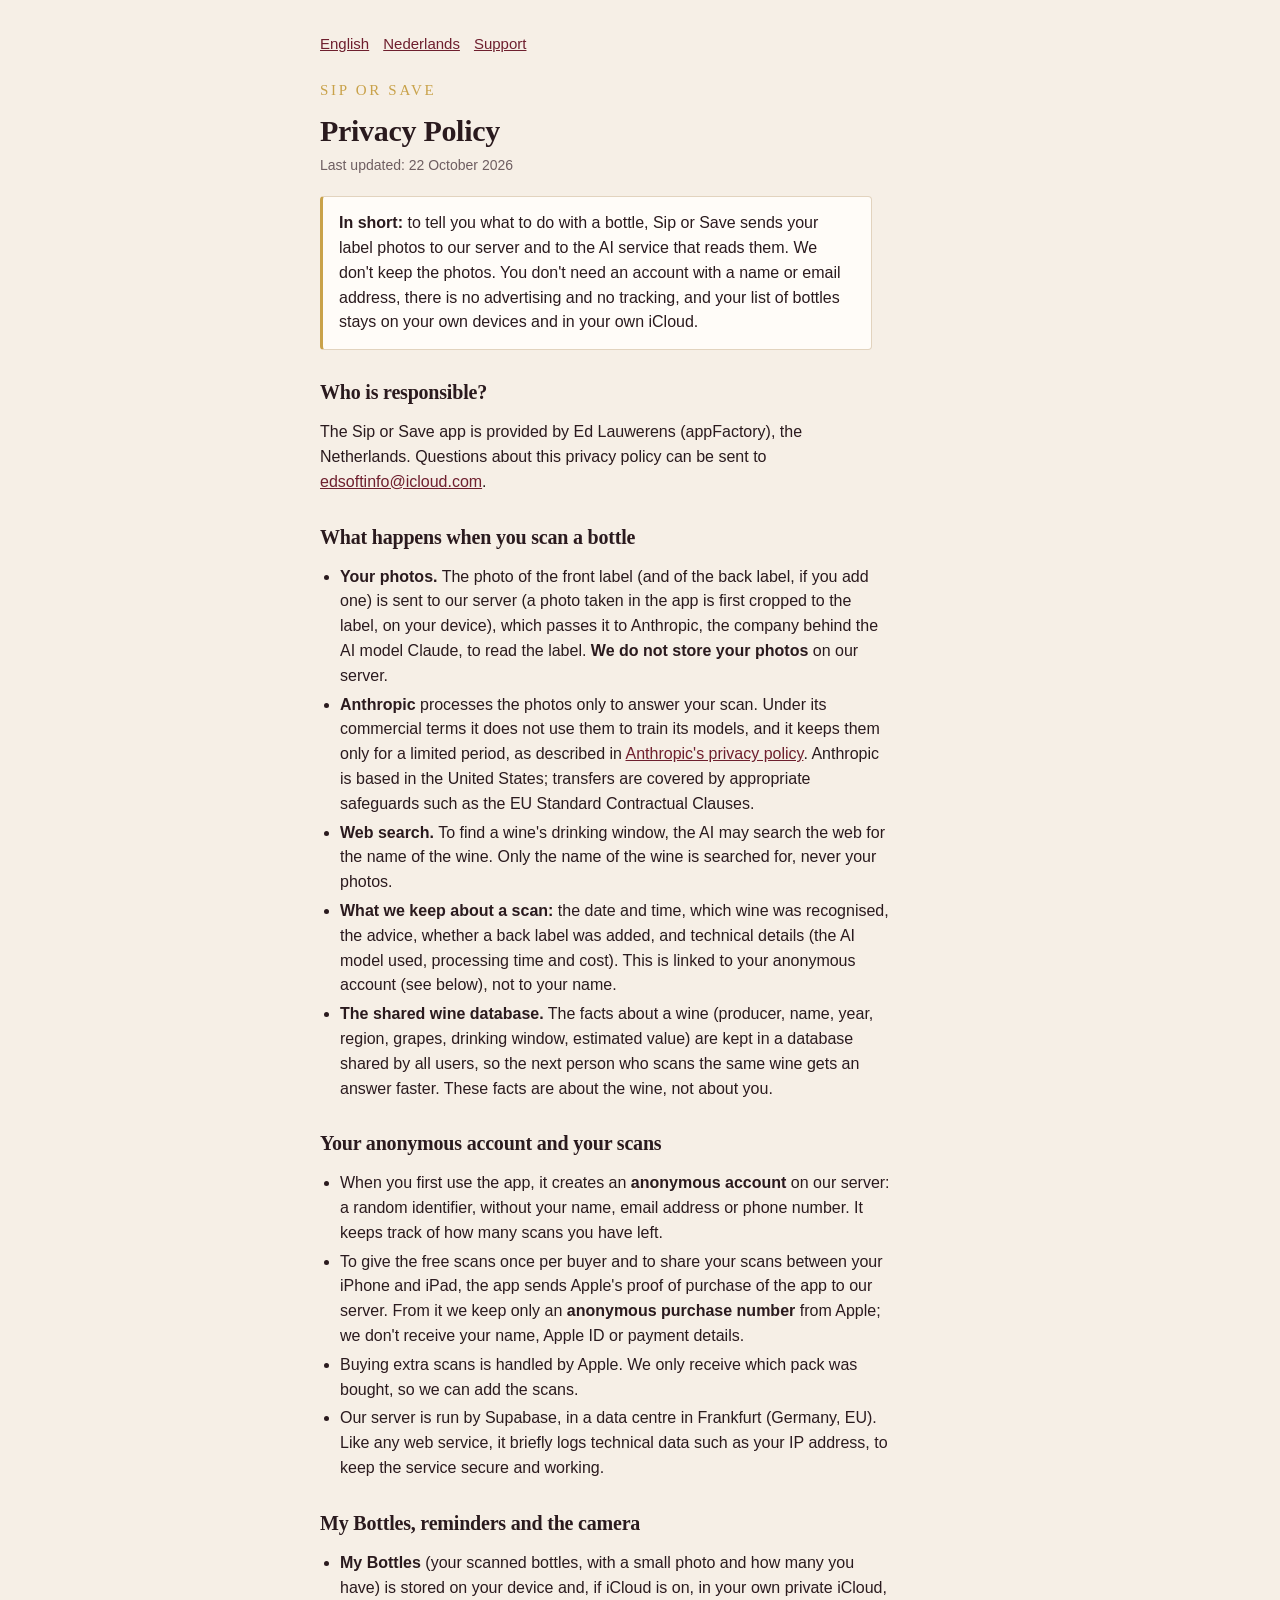
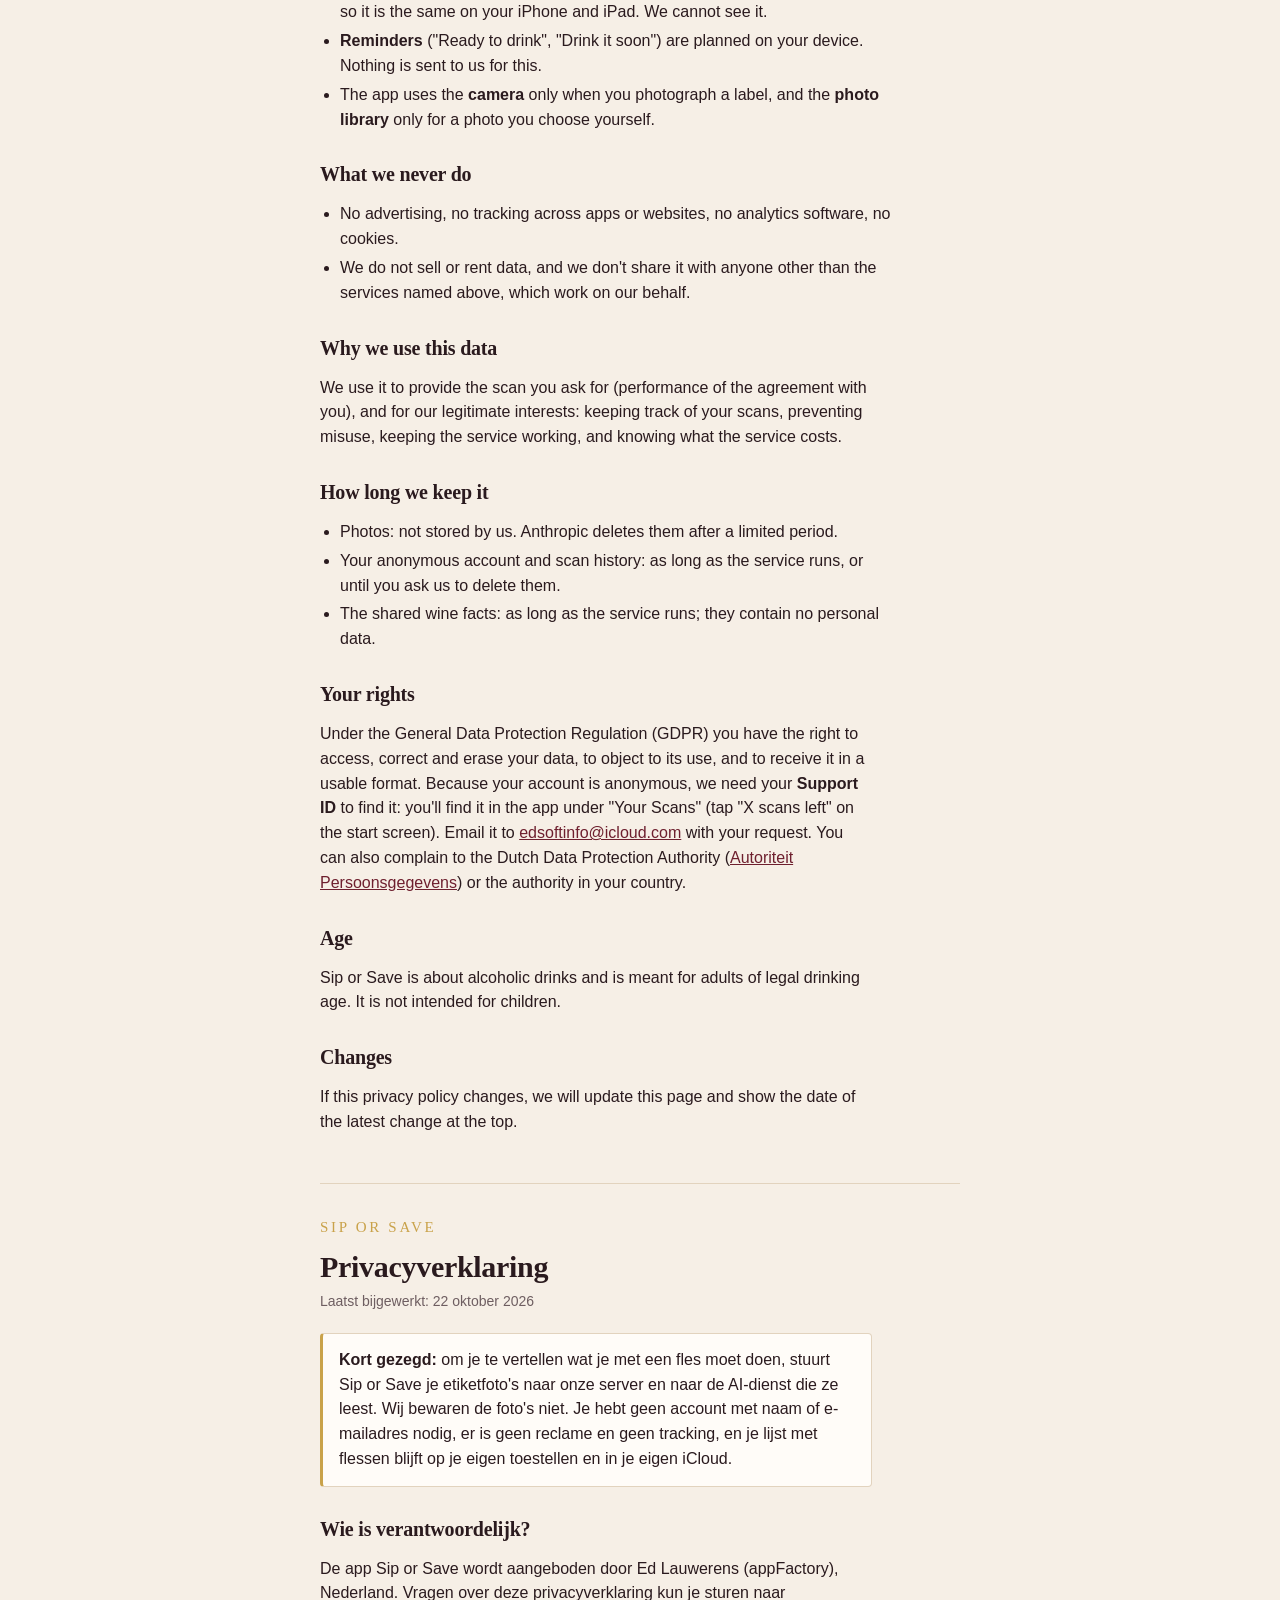
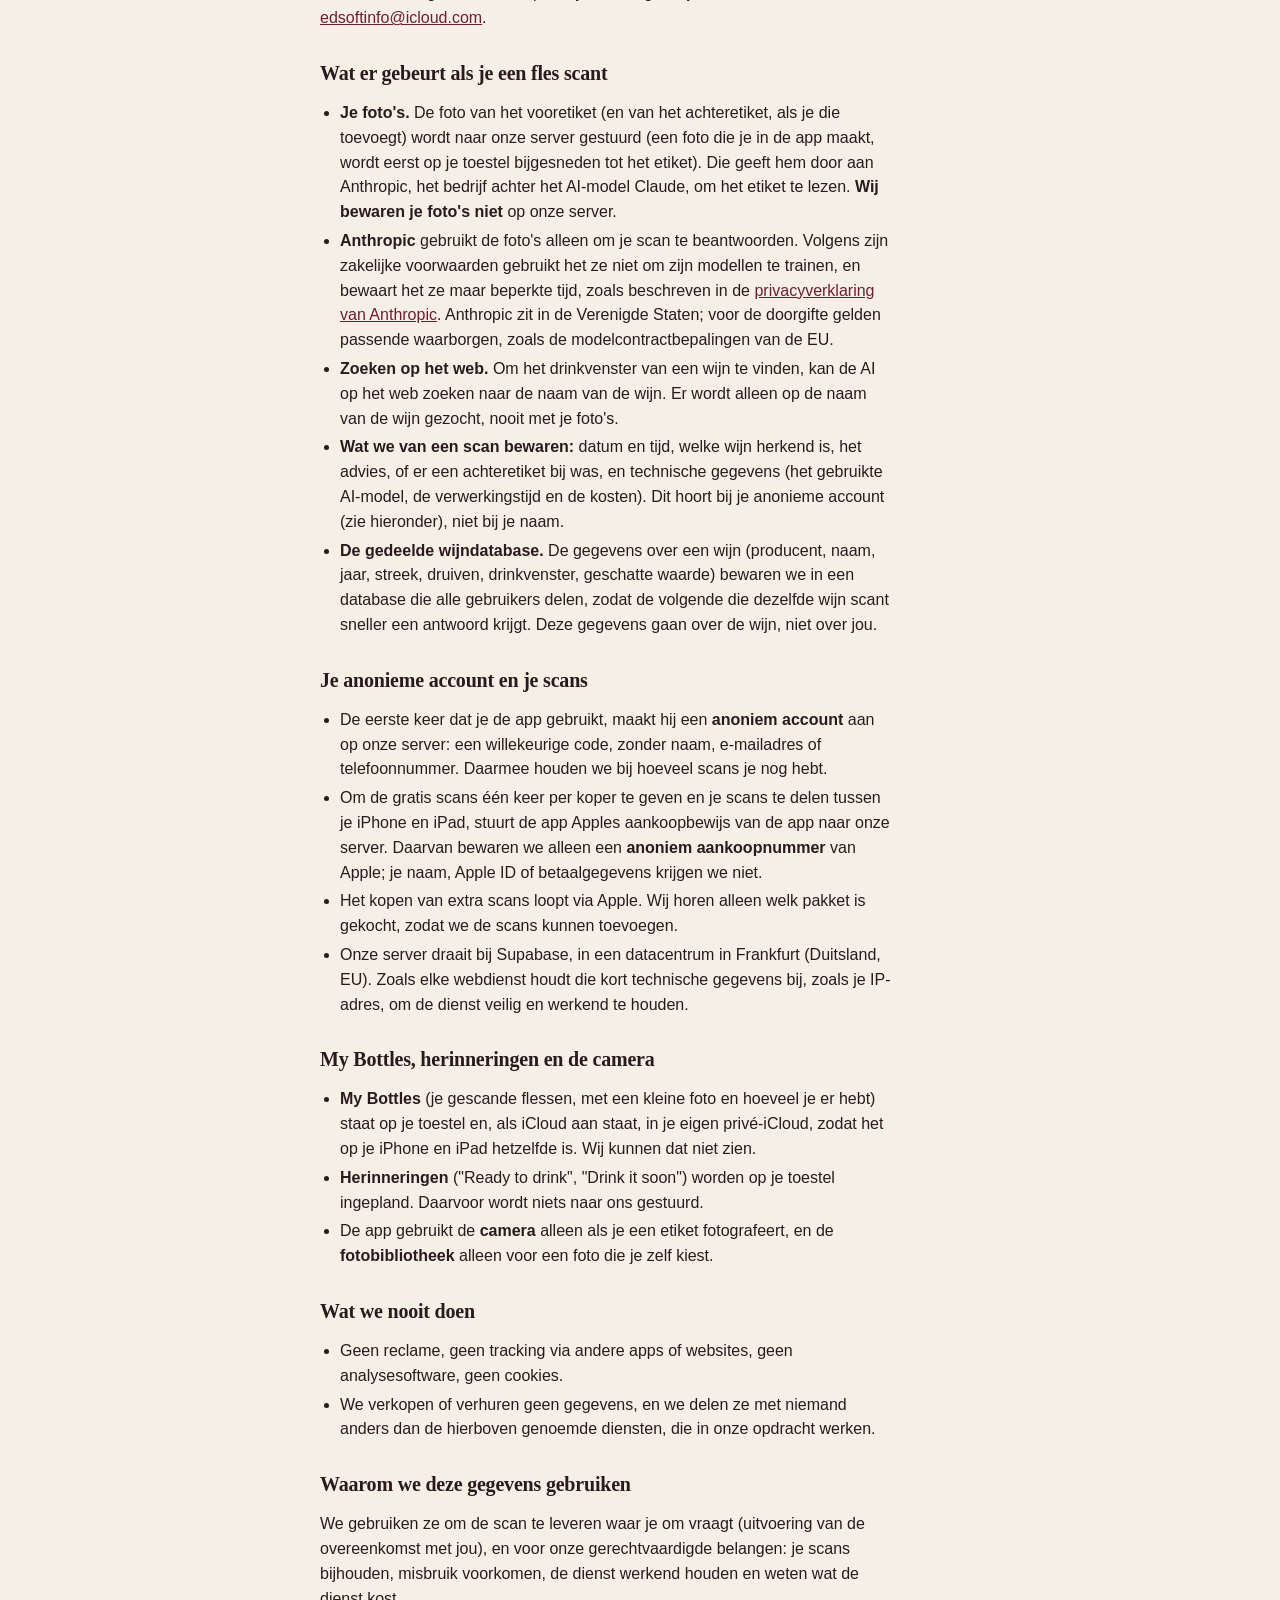
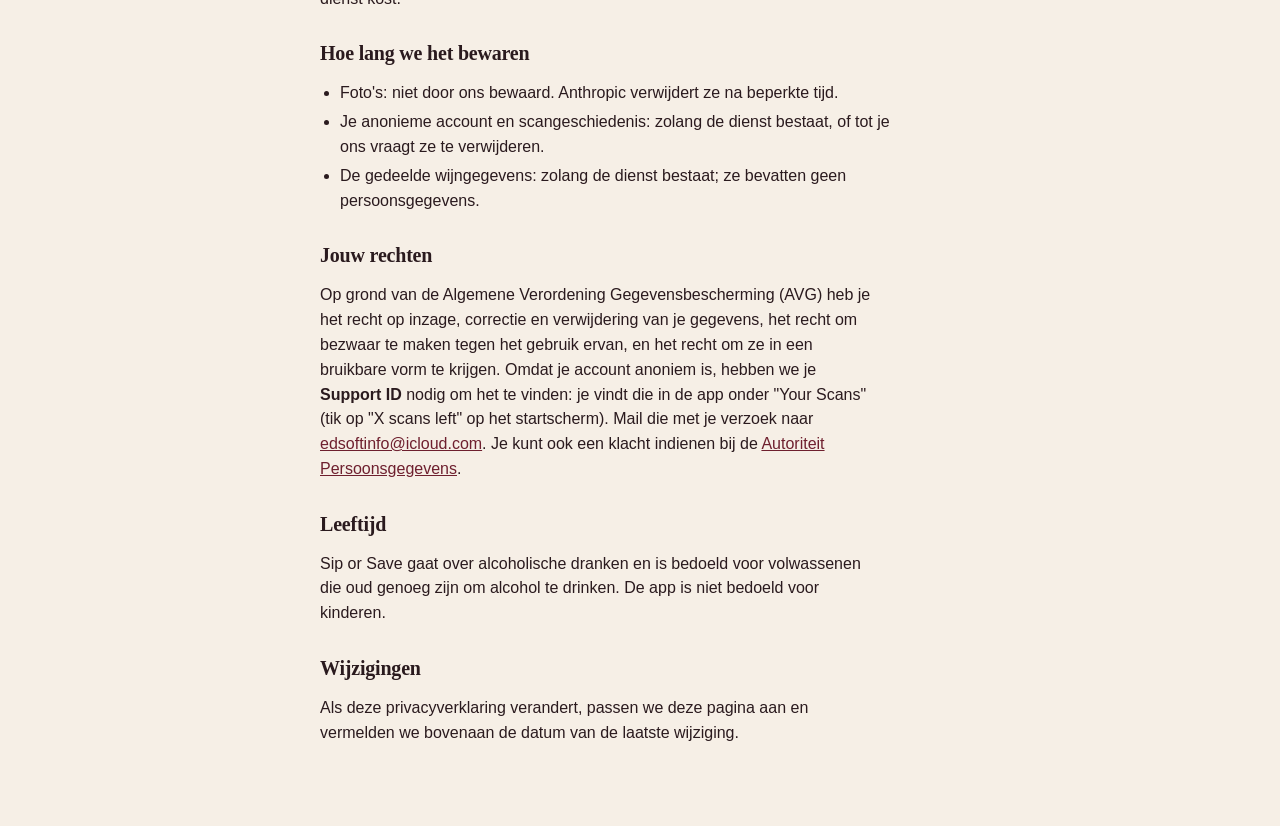
==== index.html @ 2461f6e1 "Privacyverklaring en supportpagina (EN/NL) voor Sip or Save Co-Authored-By: Claude Opus 5.5 <noreply" ====
<!DOCTYPE html>
<html lang="en">
<head>
<meta charset="utf-8">
<meta name="viewport" content="width=device-width, initial-scale=1">
<title>Privacy Policy Sip or Save</title>
<meta name="description" content="Privacy policy of the Sip or Save app: what happens to your label photos and scans, and what we never do.">
<link rel="stylesheet" href="style.css">
</head>
<body>
<div class="wrap">

<nav class="lang"><a href="#en">English</a><a href="#nl">Nederlands</a><a href="support.html">Support</a></nav>

<!-- ======================= ENGLISH ======================= -->
<section id="en" lang="en">
<p class="brand">Sip or Save</p>
<h1>Privacy Policy</h1>
<p class="meta">Last updated: 22 October 2026</p>

<p class="summary"><strong>In short:</strong> to tell you what to do with a bottle, Sip or Save sends your label photos to our server and to the AI service that reads them. We don't keep the photos. You don't need an account with a name or email address, there is no advertising and no tracking, and your list of bottles stays on your own devices and in your own iCloud.</p>

<h2>Who is responsible?</h2>
<p>The Sip or Save app is provided by Ed Lauwerens (appFactory), the Netherlands. Questions about this privacy policy can be sent to <a href="mailto:edsoftinfo@icloud.com">edsoftinfo@icloud.com</a>.</p>

<h2>What happens when you scan a bottle</h2>
<ul>
  <li><strong>Your photos.</strong> The photo of the front label (and of the back label, if you add one) is sent to our server (a photo taken in the app is first cropped to the label, on your device), which passes it to Anthropic, the company behind the AI model Claude, to read the label. <strong>We do not store your photos</strong> on our server.</li>
  <li><strong>Anthropic</strong> processes the photos only to answer your scan. Under its commercial terms it does not use them to train its models, and it keeps them only for a limited period, as described in <a href="https://www.anthropic.com/legal/privacy">Anthropic's privacy policy</a>. Anthropic is based in the United States; transfers are covered by appropriate safeguards such as the EU Standard Contractual Clauses.</li>
  <li><strong>Web search.</strong> To find a wine's drinking window, the AI may search the web for the name of the wine. Only the name of the wine is searched for, never your photos.</li>
  <li><strong>What we keep about a scan:</strong> the date and time, which wine was recognised, the advice, whether a back label was added, and technical details (the AI model used, processing time and cost). This is linked to your anonymous account (see below), not to your name.</li>
  <li><strong>The shared wine database.</strong> The facts about a wine (producer, name, year, region, grapes, drinking window, estimated value) are kept in a database shared by all users, so the next person who scans the same wine gets an answer faster. These facts are about the wine, not about you.</li>
</ul>

<h2>Your anonymous account and your scans</h2>
<ul>
  <li>When you first use the app, it creates an <strong>anonymous account</strong> on our server: a random identifier, without your name, email address or phone number. It keeps track of how many scans you have left.</li>
  <li>To give the free scans once per buyer and to share your scans between your iPhone and iPad, the app sends Apple's proof of purchase of the app to our server. From it we keep only an <strong>anonymous purchase number</strong> from Apple; we don't receive your name, Apple ID or payment details.</li>
  <li>Buying extra scans is handled by Apple. We only receive which pack was bought, so we can add the scans.</li>
  <li>Our server is run by Supabase, in a data centre in Frankfurt (Germany, EU). Like any web service, it briefly logs technical data such as your IP address, to keep the service secure and working.</li>
</ul>

<h2>My Bottles, reminders and the camera</h2>
<ul>
  <li><strong>My Bottles</strong> (your scanned bottles, with a small photo and how many you have) is stored on your device and, if iCloud is on, in your own private iCloud, so it is the same on your iPhone and iPad. We cannot see it.</li>
  <li><strong>Reminders</strong> ("Ready to drink", "Drink it soon") are planned on your device. Nothing is sent to us for this.</li>
  <li>The app uses the <strong>camera</strong> only when you photograph a label, and the <strong>photo library</strong> only for a photo you choose yourself.</li>
</ul>

<h2>What we never do</h2>
<ul>
  <li>No advertising, no tracking across apps or websites, no analytics software, no cookies.</li>
  <li>We do not sell or rent data, and we don't share it with anyone other than the services named above, which work on our behalf.</li>
</ul>

<h2>Why we use this data</h2>
<p>We use it to provide the scan you ask for (performance of the agreement with you), and for our legitimate interests: keeping track of your scans, preventing misuse, keeping the service working, and knowing what the service costs.</p>

<h2>How long we keep it</h2>
<ul>
  <li>Photos: not stored by us. Anthropic deletes them after a limited period.</li>
  <li>Your anonymous account and scan history: as long as the service runs, or until you ask us to delete them.</li>
  <li>The shared wine facts: as long as the service runs; they contain no personal data.</li>
</ul>

<h2>Your rights</h2>
<p>Under the General Data Protection Regulation (GDPR) you have the right to access, correct and erase your data, to object to its use, and to receive it in a usable format. Because your account is anonymous, we need your <strong>Support ID</strong> to find it: you'll find it in the app under "Your Scans" (tap "X scans left" on the start screen). Email it to <a href="mailto:edsoftinfo@icloud.com">edsoftinfo@icloud.com</a> with your request. You can also complain to the Dutch Data Protection Authority (<a href="https://autoriteitpersoonsgegevens.nl">Autoriteit Persoonsgegevens</a>) or the authority in your country.</p>

<h2>Age</h2>
<p>Sip or Save is about alcoholic drinks and is meant for adults of legal drinking age. It is not intended for children.</p>

<h2>Changes</h2>
<p>If this privacy policy changes, we will update this page and show the date of the latest change at the top.</p>
</section>

<hr>

<!-- ======================= NEDERLANDS ======================= -->
<section id="nl" lang="nl">
<p class="brand">Sip or Save</p>
<h1>Privacyverklaring</h1>
<p class="meta">Laatst bijgewerkt: 22 oktober 2026</p>

<p class="summary"><strong>Kort gezegd:</strong> om je te vertellen wat je met een fles moet doen, stuurt Sip or Save je etiketfoto's naar onze server en naar de AI-dienst die ze leest. Wij bewaren de foto's niet. Je hebt geen account met naam of e-mailadres nodig, er is geen reclame en geen tracking, en je lijst met flessen blijft op je eigen toestellen en in je eigen iCloud.</p>

<h2>Wie is verantwoordelijk?</h2>
<p>De app Sip or Save wordt aangeboden door Ed Lauwerens (appFactory), Nederland. Vragen over deze privacyverklaring kun je sturen naar <a href="mailto:edsoftinfo@icloud.com">edsoftinfo@icloud.com</a>.</p>

<h2>Wat er gebeurt als je een fles scant</h2>
<ul>
  <li><strong>Je foto's.</strong> De foto van het vooretiket (en van het achteretiket, als je die toevoegt) wordt naar onze server gestuurd (een foto die je in de app maakt, wordt eerst op je toestel bijgesneden tot het etiket). Die geeft hem door aan Anthropic, het bedrijf achter het AI-model Claude, om het etiket te lezen. <strong>Wij bewaren je foto's niet</strong> op onze server.</li>
  <li><strong>Anthropic</strong> gebruikt de foto's alleen om je scan te beantwoorden. Volgens zijn zakelijke voorwaarden gebruikt het ze niet om zijn modellen te trainen, en bewaart het ze maar beperkte tijd, zoals beschreven in de <a href="https://www.anthropic.com/legal/privacy">privacyverklaring van Anthropic</a>. Anthropic zit in de Verenigde Staten; voor de doorgifte gelden passende waarborgen, zoals de modelcontractbepalingen van de EU.</li>
  <li><strong>Zoeken op het web.</strong> Om het drinkvenster van een wijn te vinden, kan de AI op het web zoeken naar de naam van de wijn. Er wordt alleen op de naam van de wijn gezocht, nooit met je foto's.</li>
  <li><strong>Wat we van een scan bewaren:</strong> datum en tijd, welke wijn herkend is, het advies, of er een achteretiket bij was, en technische gegevens (het gebruikte AI-model, de verwerkingstijd en de kosten). Dit hoort bij je anonieme account (zie hieronder), niet bij je naam.</li>
  <li><strong>De gedeelde wijndatabase.</strong> De gegevens over een wijn (producent, naam, jaar, streek, druiven, drinkvenster, geschatte waarde) bewaren we in een database die alle gebruikers delen, zodat de volgende die dezelfde wijn scant sneller een antwoord krijgt. Deze gegevens gaan over de wijn, niet over jou.</li>
</ul>

<h2>Je anonieme account en je scans</h2>
<ul>
  <li>De eerste keer dat je de app gebruikt, maakt hij een <strong>anoniem account</strong> aan op onze server: een willekeurige code, zonder naam, e-mailadres of telefoonnummer. Daarmee houden we bij hoeveel scans je nog hebt.</li>
  <li>Om de gratis scans één keer per koper te geven en je scans te delen tussen je iPhone en iPad, stuurt de app Apples aankoopbewijs van de app naar onze server. Daarvan bewaren we alleen een <strong>anoniem aankoopnummer</strong> van Apple; je naam, Apple ID of betaalgegevens krijgen we niet.</li>
  <li>Het kopen van extra scans loopt via Apple. Wij horen alleen welk pakket is gekocht, zodat we de scans kunnen toevoegen.</li>
  <li>Onze server draait bij Supabase, in een datacentrum in Frankfurt (Duitsland, EU). Zoals elke webdienst houdt die kort technische gegevens bij, zoals je IP-adres, om de dienst veilig en werkend te houden.</li>
</ul>

<h2>My Bottles, herinneringen en de camera</h2>
<ul>
  <li><strong>My Bottles</strong> (je gescande flessen, met een kleine foto en hoeveel je er hebt) staat op je toestel en, als iCloud aan staat, in je eigen privé-iCloud, zodat het op je iPhone en iPad hetzelfde is. Wij kunnen dat niet zien.</li>
  <li><strong>Herinneringen</strong> ("Ready to drink", "Drink it soon") worden op je toestel ingepland. Daarvoor wordt niets naar ons gestuurd.</li>
  <li>De app gebruikt de <strong>camera</strong> alleen als je een etiket fotografeert, en de <strong>fotobibliotheek</strong> alleen voor een foto die je zelf kiest.</li>
</ul>

<h2>Wat we nooit doen</h2>
<ul>
  <li>Geen reclame, geen tracking via andere apps of websites, geen analysesoftware, geen cookies.</li>
  <li>We verkopen of verhuren geen gegevens, en we delen ze met niemand anders dan de hierboven genoemde diensten, die in onze opdracht werken.</li>
</ul>

<h2>Waarom we deze gegevens gebruiken</h2>
<p>We gebruiken ze om de scan te leveren waar je om vraagt (uitvoering van de overeenkomst met jou), en voor onze gerechtvaardigde belangen: je scans bijhouden, misbruik voorkomen, de dienst werkend houden en weten wat de dienst kost.</p>

<h2>Hoe lang we het bewaren</h2>
<ul>
  <li>Foto's: niet door ons bewaard. Anthropic verwijdert ze na beperkte tijd.</li>
  <li>Je anonieme account en scangeschiedenis: zolang de dienst bestaat, of tot je ons vraagt ze te verwijderen.</li>
  <li>De gedeelde wijngegevens: zolang de dienst bestaat; ze bevatten geen persoonsgegevens.</li>
</ul>

<h2>Jouw rechten</h2>
<p>Op grond van de Algemene Verordening Gegevensbescherming (AVG) heb je het recht op inzage, correctie en verwijdering van je gegevens, het recht om bezwaar te maken tegen het gebruik ervan, en het recht om ze in een bruikbare vorm te krijgen. Omdat je account anoniem is, hebben we je <strong>Support ID</strong> nodig om het te vinden: je vindt die in de app onder "Your Scans" (tik op "X scans left" op het startscherm). Mail die met je verzoek naar <a href="mailto:edsoftinfo@icloud.com">edsoftinfo@icloud.com</a>. Je kunt ook een klacht indienen bij de <a href="https://autoriteitpersoonsgegevens.nl">Autoriteit Persoonsgegevens</a>.</p>

<h2>Leeftijd</h2>
<p>Sip or Save gaat over alcoholische dranken en is bedoeld voor volwassenen die oud genoeg zijn om alcohol te drinken. De app is niet bedoeld voor kinderen.</p>

<h2>Wijzigingen</h2>
<p>Als deze privacyverklaring verandert, passen we deze pagina aan en vermelden we bovenaan de datum van de laatste wijziging.</p>
</section>

</div>
</body>
</html>
---- style.css ----
/* Sip or Save: paper, wine red and gold. Deliberately without external fonts, scripts, cookies or analytics. */
:root{--paper:#F6EFE6;--surface:#FFFCF8;--ink:#2A1A1E;--muted:#6E5E61;--line:#E2D3BE;--wine:#6E1F2E;--gold:#C9A24A}
@media (prefers-color-scheme:dark){
  :root{--paper:#3B1F27;--surface:#4A2932;--ink:#F3E6D8;--muted:#CDB9B0;--line:#6A4550;--wine:#F0A9B6;--gold:#D9B865}
}
*{box-sizing:border-box}
html,body{margin:0;background:var(--paper);color:var(--ink)}
body{font-family:-apple-system,BlinkMacSystemFont,"Helvetica Neue",Roboto,Arial,sans-serif;font-size:16px;line-height:1.55}
.wrap{max-width:680px;margin:0 auto;padding:32px 20px 64px}
h1,h2{font-family:Georgia,"Noto Serif",serif;font-weight:700;letter-spacing:-.01em;line-height:1.2}
h1{font-size:30px;margin:0 0 6px}
h2{font-size:20px;margin:30px 0 8px}
p,li{max-width:62ch}
.brand{font-family:Georgia,"Noto Serif",serif;font-size:15px;letter-spacing:.18em;text-transform:uppercase;color:var(--gold);margin:0 0 10px}
.meta{color:var(--muted);font-size:14px;margin:0 0 20px}
.summary{background:var(--surface);border:1px solid var(--line);border-left:3px solid var(--gold);border-radius:4px;padding:14px 16px;margin:0 0 8px}
.lang{display:flex;flex-wrap:wrap;gap:14px;margin:0 0 24px;font-size:15px}
a{color:var(--wine)}
ul{padding-left:20px}
li{margin:4px 0}
table{border-collapse:collapse;width:100%;font-size:15px;margin:8px 0}
th,td{text-align:left;vertical-align:top;padding:8px 10px;border-bottom:1px solid var(--line)}
th{font-weight:600}
hr{border:0;border-top:1px solid var(--line);margin:48px 0 32px}
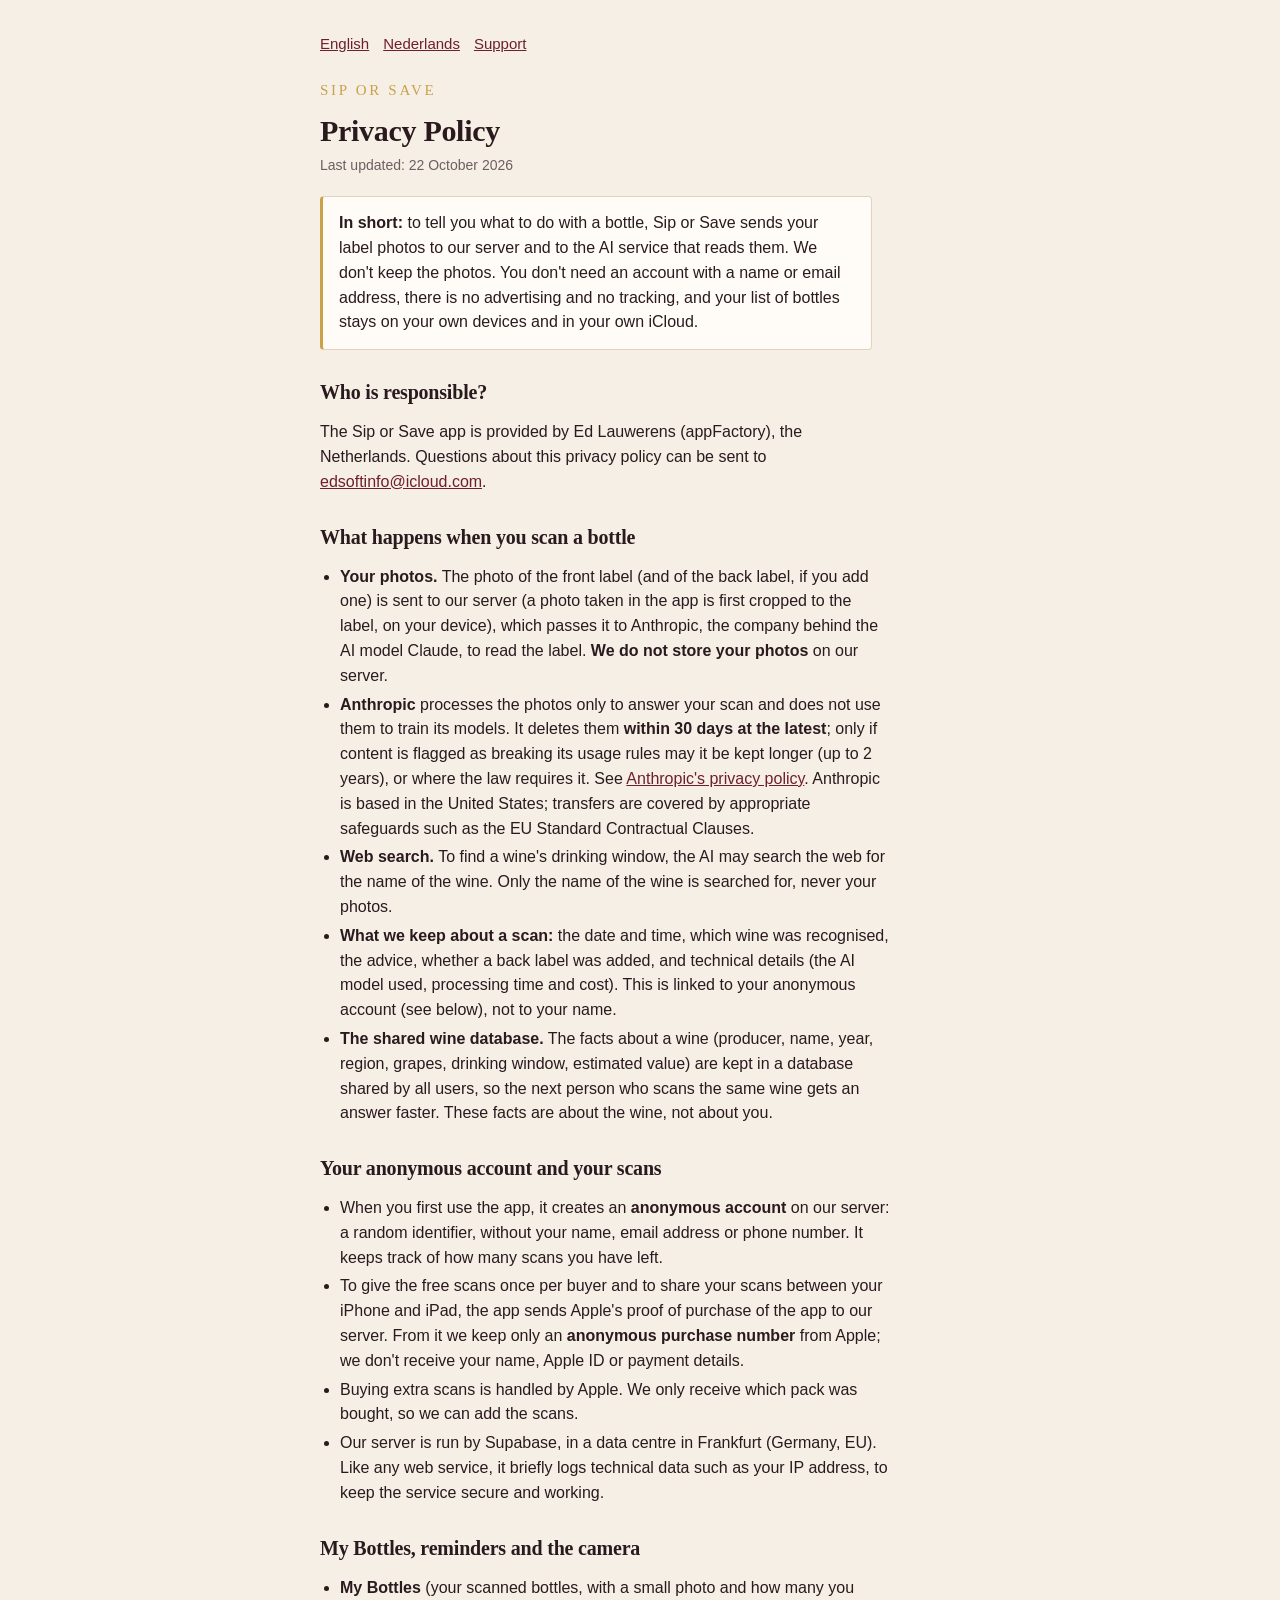
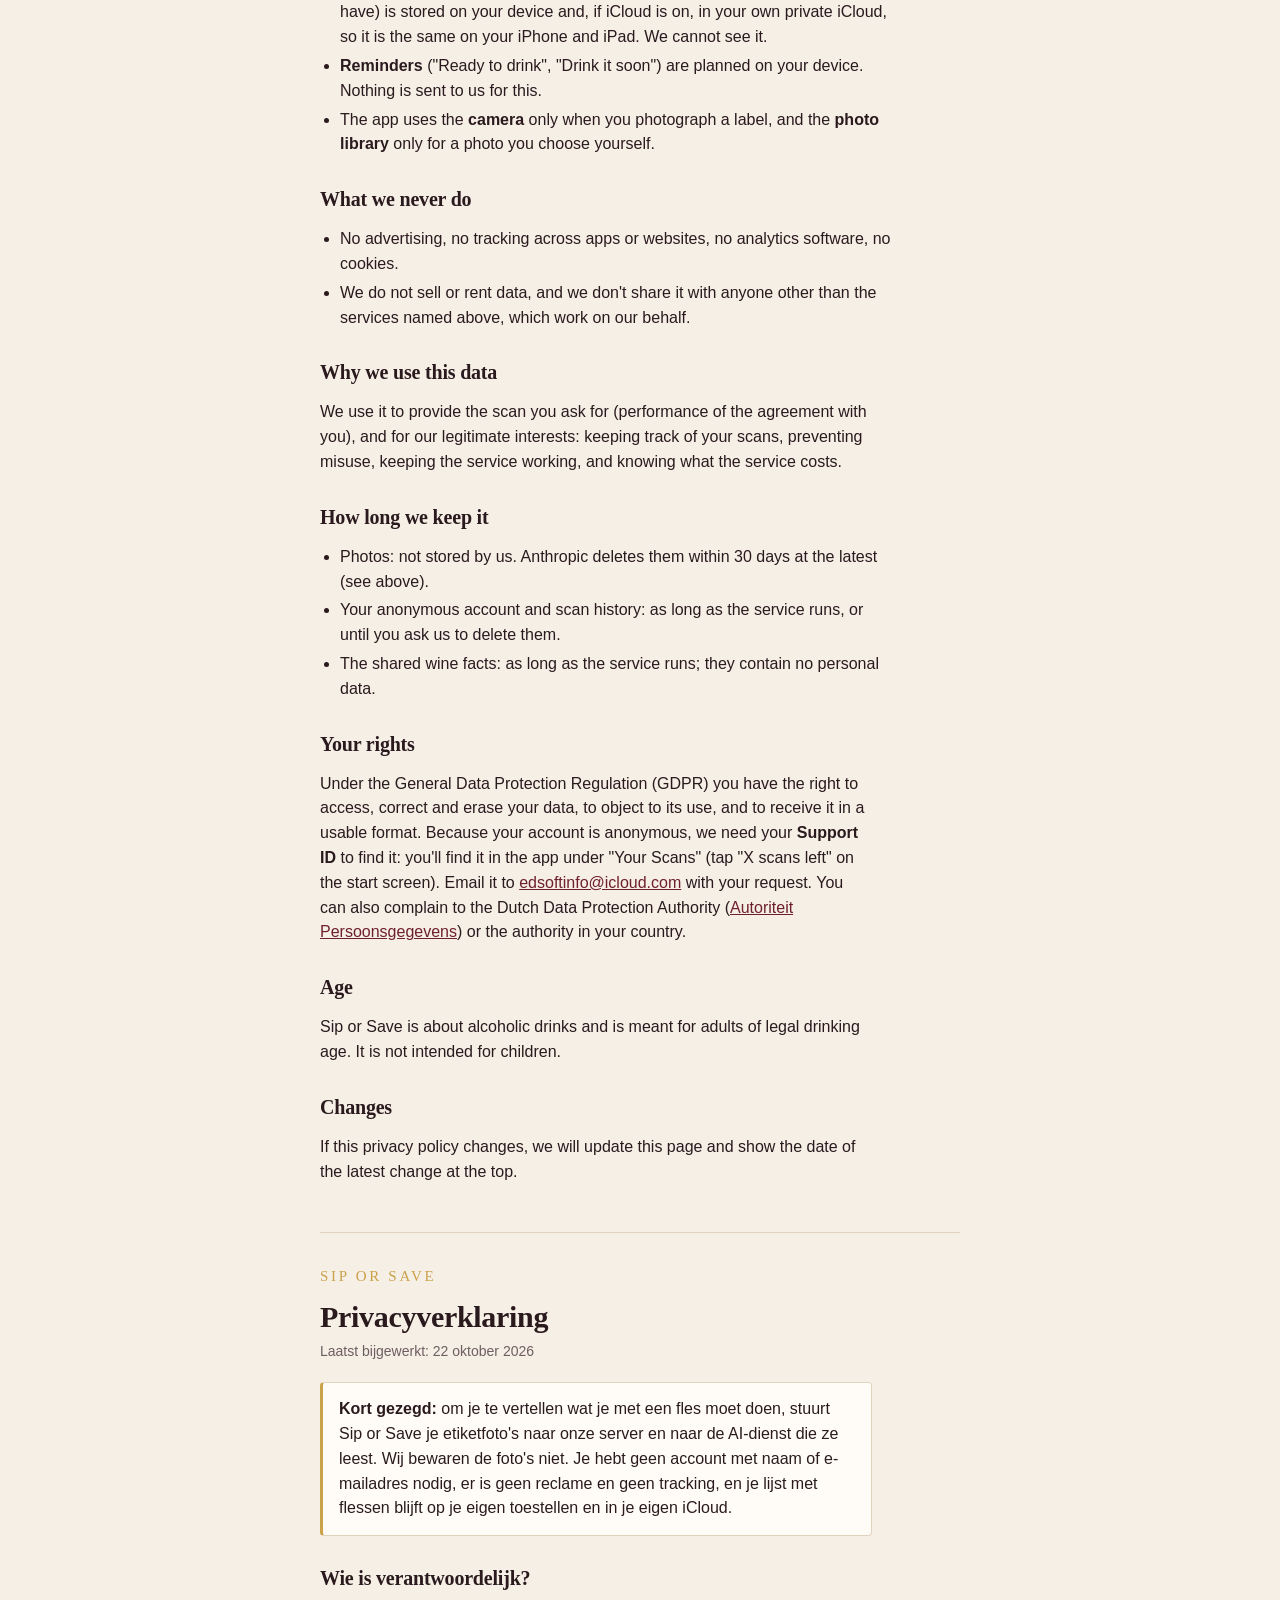
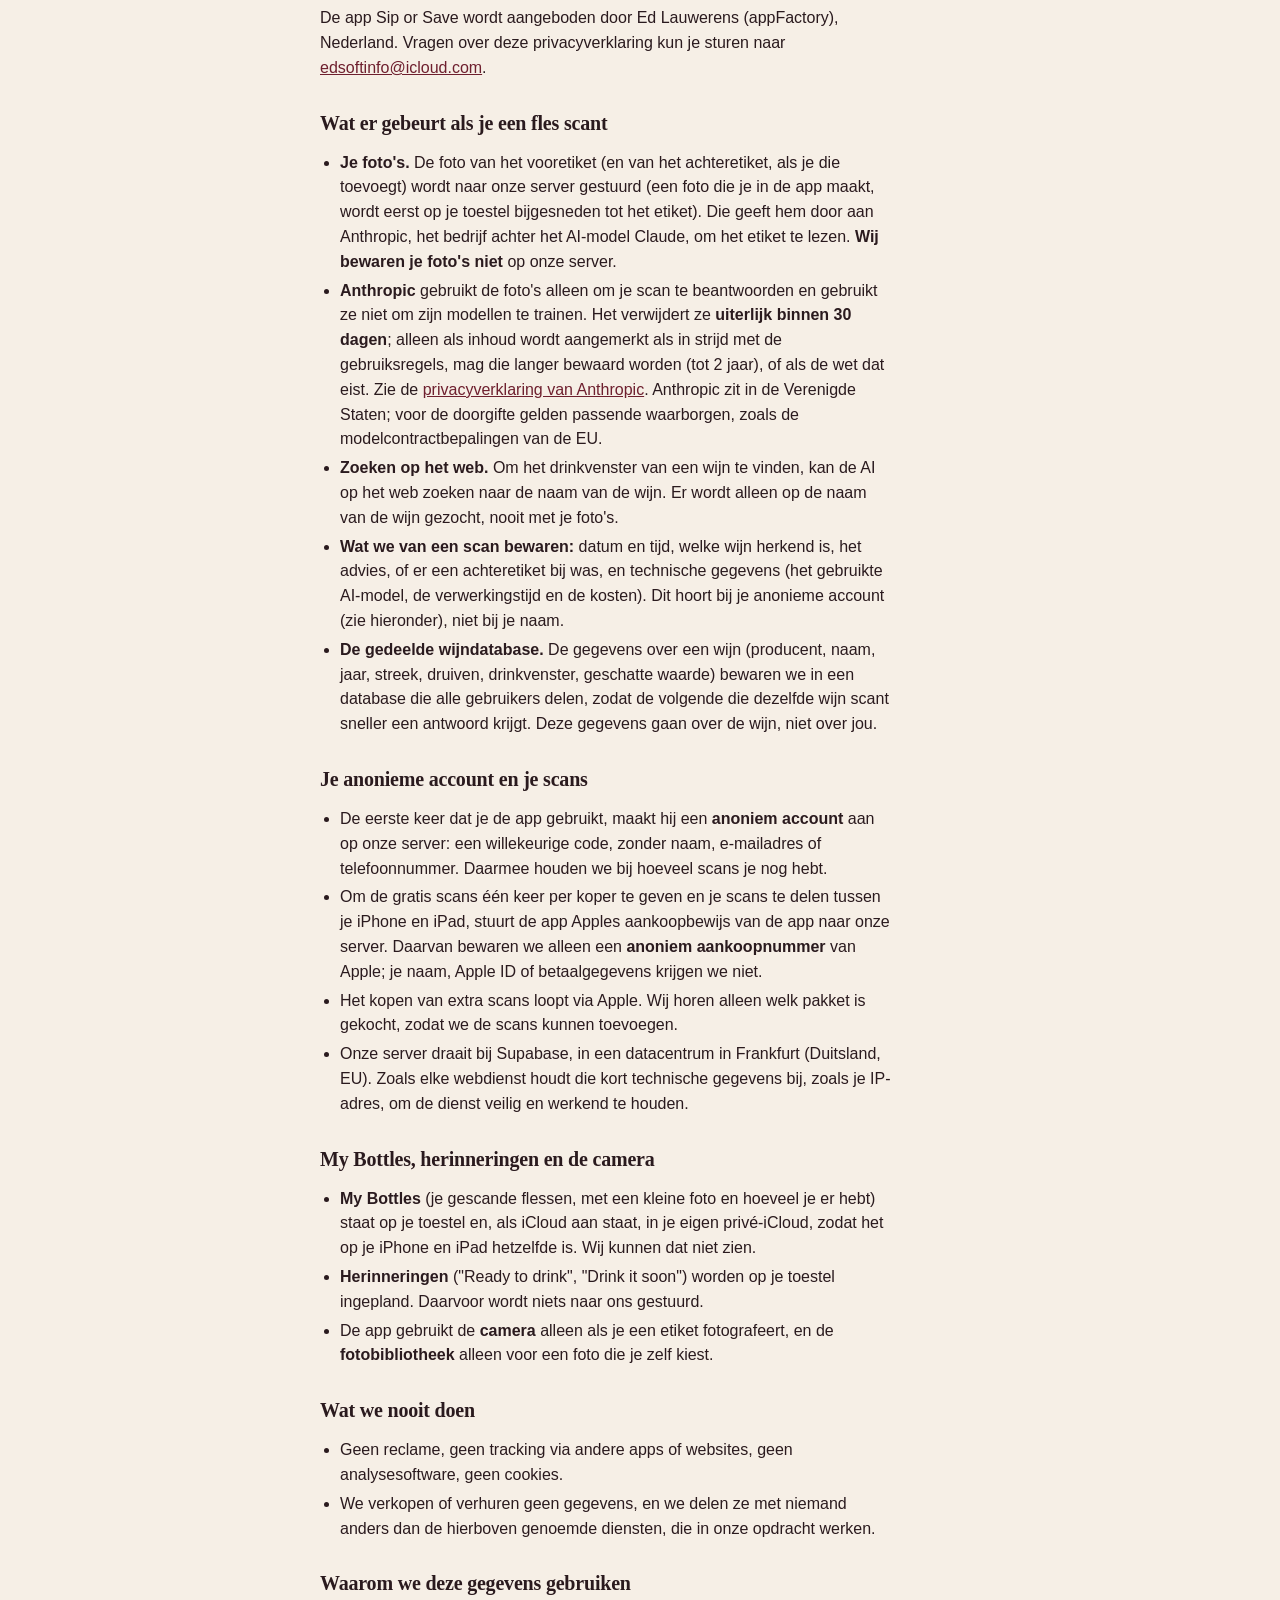
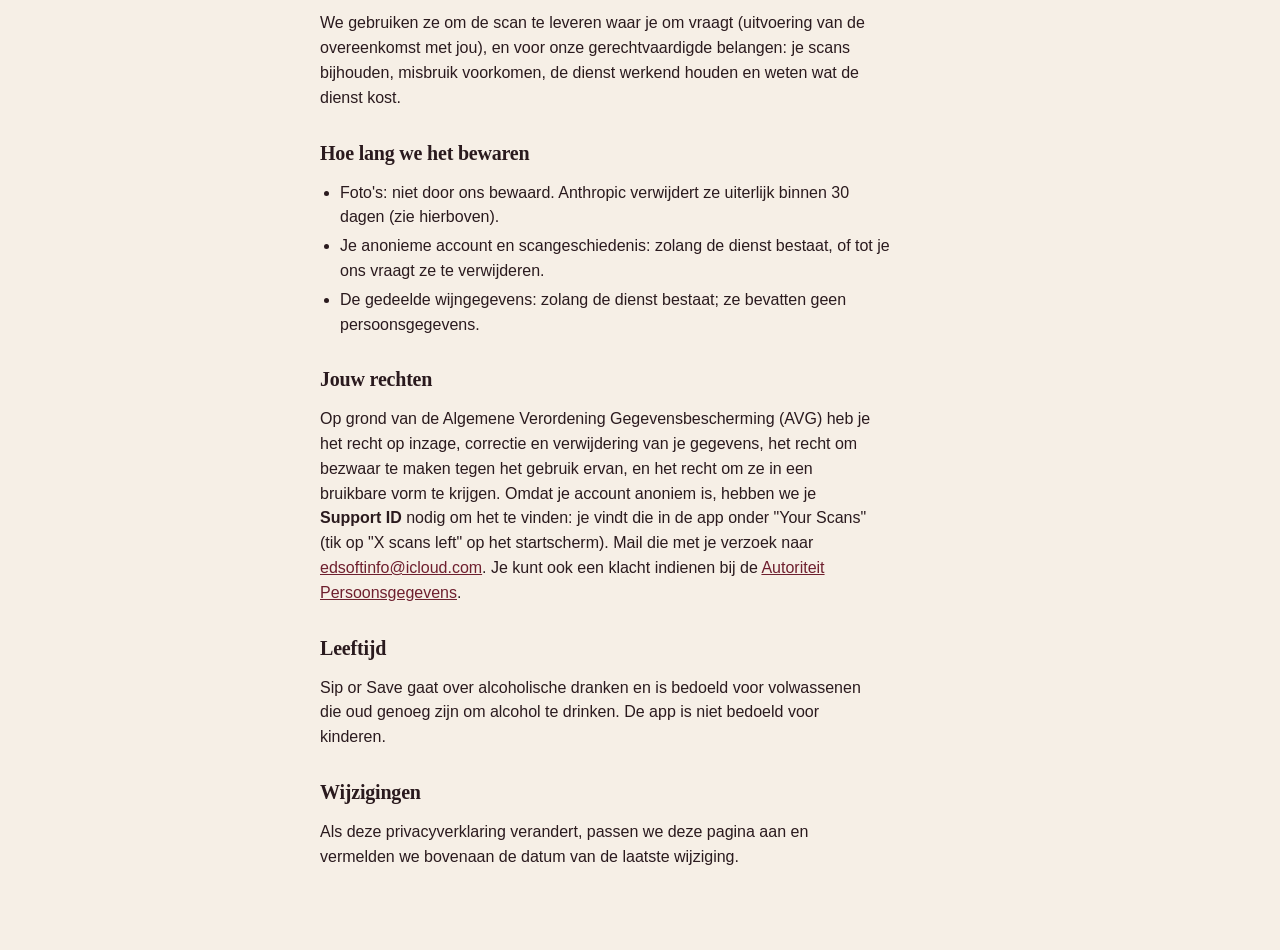
==== commit b227294b: "Bewaartermijn Anthropic concreet: uiterlijk binnen 30 dagen Co-Authored-By: Claude Opus 5.5 <noreply" ====
--- a/index.html
+++ b/index.html
@@ -26,7 +26,7 @@
 <h2>What happens when you scan a bottle</h2>
 <ul>
   <li><strong>Your photos.</strong> The photo of the front label (and of the back label, if you add one) is sent to our server (a photo taken in the app is first cropped to the label, on your device), which passes it to Anthropic, the company behind the AI model Claude, to read the label. <strong>We do not store your photos</strong> on our server.</li>
-  <li><strong>Anthropic</strong> processes the photos only to answer your scan. Under its commercial terms it does not use them to train its models, and it keeps them only for a limited period, as described in <a href="https://www.anthropic.com/legal/privacy">Anthropic's privacy policy</a>. Anthropic is based in the United States; transfers are covered by appropriate safeguards such as the EU Standard Contractual Clauses.</li>
+  <li><strong>Anthropic</strong> processes the photos only to answer your scan and does not use them to train its models. It deletes them <strong>within 30 days at the latest</strong>; only if content is flagged as breaking its usage rules may it be kept longer (up to 2 years), or where the law requires it. See <a href="https://www.anthropic.com/legal/privacy">Anthropic's privacy policy</a>. Anthropic is based in the United States; transfers are covered by appropriate safeguards such as the EU Standard Contractual Clauses.</li>
   <li><strong>Web search.</strong> To find a wine's drinking window, the AI may search the web for the name of the wine. Only the name of the wine is searched for, never your photos.</li>
   <li><strong>What we keep about a scan:</strong> the date and time, which wine was recognised, the advice, whether a back label was added, and technical details (the AI model used, processing time and cost). This is linked to your anonymous account (see below), not to your name.</li>
   <li><strong>The shared wine database.</strong> The facts about a wine (producer, name, year, region, grapes, drinking window, estimated value) are kept in a database shared by all users, so the next person who scans the same wine gets an answer faster. These facts are about the wine, not about you.</li>
@@ -58,7 +58,7 @@
 
 <h2>How long we keep it</h2>
 <ul>
-  <li>Photos: not stored by us. Anthropic deletes them after a limited period.</li>
+  <li>Photos: not stored by us. Anthropic deletes them within 30 days at the latest (see above).</li>
   <li>Your anonymous account and scan history: as long as the service runs, or until you ask us to delete them.</li>
   <li>The shared wine facts: as long as the service runs; they contain no personal data.</li>
 </ul>
@@ -89,7 +89,7 @@
 <h2>Wat er gebeurt als je een fles scant</h2>
 <ul>
   <li><strong>Je foto's.</strong> De foto van het vooretiket (en van het achteretiket, als je die toevoegt) wordt naar onze server gestuurd (een foto die je in de app maakt, wordt eerst op je toestel bijgesneden tot het etiket). Die geeft hem door aan Anthropic, het bedrijf achter het AI-model Claude, om het etiket te lezen. <strong>Wij bewaren je foto's niet</strong> op onze server.</li>
-  <li><strong>Anthropic</strong> gebruikt de foto's alleen om je scan te beantwoorden. Volgens zijn zakelijke voorwaarden gebruikt het ze niet om zijn modellen te trainen, en bewaart het ze maar beperkte tijd, zoals beschreven in de <a href="https://www.anthropic.com/legal/privacy">privacyverklaring van Anthropic</a>. Anthropic zit in de Verenigde Staten; voor de doorgifte gelden passende waarborgen, zoals de modelcontractbepalingen van de EU.</li>
+  <li><strong>Anthropic</strong> gebruikt de foto's alleen om je scan te beantwoorden en gebruikt ze niet om zijn modellen te trainen. Het verwijdert ze <strong>uiterlijk binnen 30 dagen</strong>; alleen als inhoud wordt aangemerkt als in strijd met de gebruiksregels, mag die langer bewaard worden (tot 2 jaar), of als de wet dat eist. Zie de <a href="https://www.anthropic.com/legal/privacy">privacyverklaring van Anthropic</a>. Anthropic zit in de Verenigde Staten; voor de doorgifte gelden passende waarborgen, zoals de modelcontractbepalingen van de EU.</li>
   <li><strong>Zoeken op het web.</strong> Om het drinkvenster van een wijn te vinden, kan de AI op het web zoeken naar de naam van de wijn. Er wordt alleen op de naam van de wijn gezocht, nooit met je foto's.</li>
   <li><strong>Wat we van een scan bewaren:</strong> datum en tijd, welke wijn herkend is, het advies, of er een achteretiket bij was, en technische gegevens (het gebruikte AI-model, de verwerkingstijd en de kosten). Dit hoort bij je anonieme account (zie hieronder), niet bij je naam.</li>
   <li><strong>De gedeelde wijndatabase.</strong> De gegevens over een wijn (producent, naam, jaar, streek, druiven, drinkvenster, geschatte waarde) bewaren we in een database die alle gebruikers delen, zodat de volgende die dezelfde wijn scant sneller een antwoord krijgt. Deze gegevens gaan over de wijn, niet over jou.</li>
@@ -121,7 +121,7 @@
 
 <h2>Hoe lang we het bewaren</h2>
 <ul>
-  <li>Foto's: niet door ons bewaard. Anthropic verwijdert ze na beperkte tijd.</li>
+  <li>Foto's: niet door ons bewaard. Anthropic verwijdert ze uiterlijk binnen 30 dagen (zie hierboven).</li>
   <li>Je anonieme account en scangeschiedenis: zolang de dienst bestaat, of tot je ons vraagt ze te verwijderen.</li>
   <li>De gedeelde wijngegevens: zolang de dienst bestaat; ze bevatten geen persoonsgegevens.</li>
 </ul>
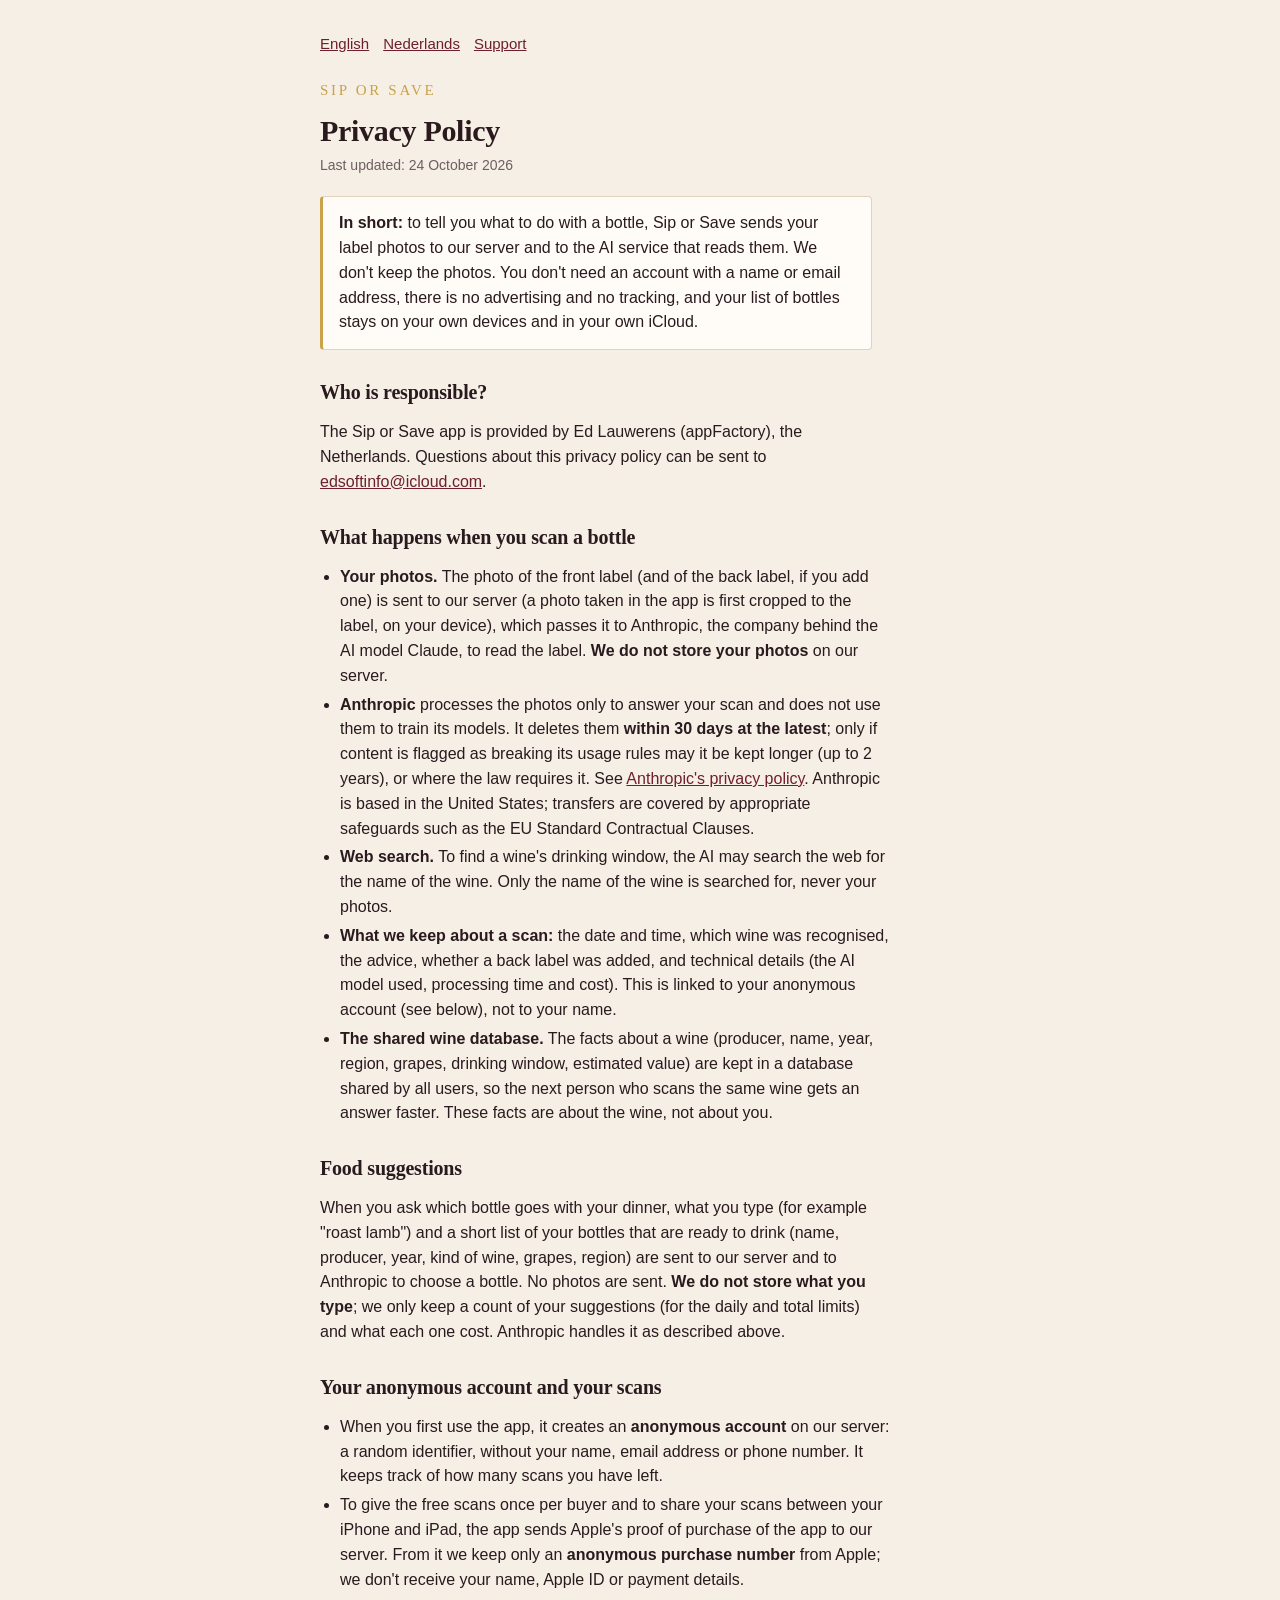
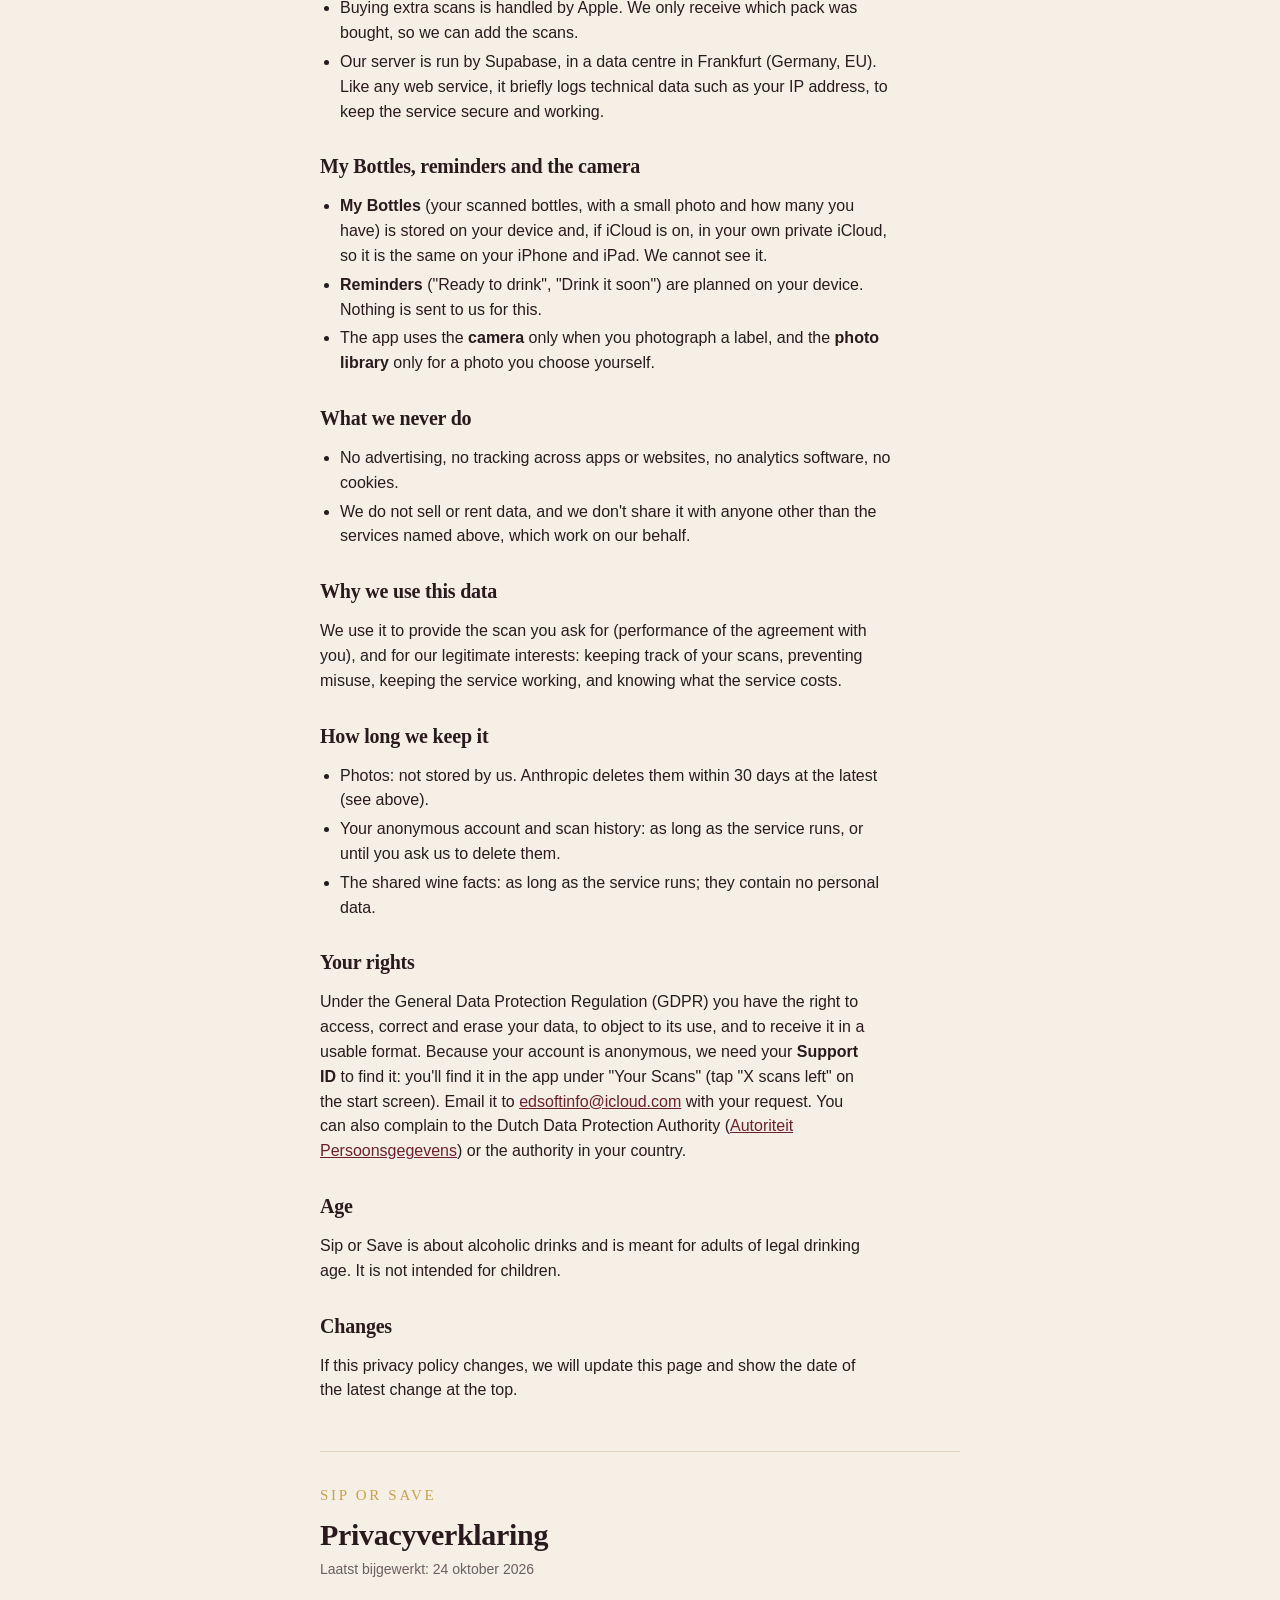
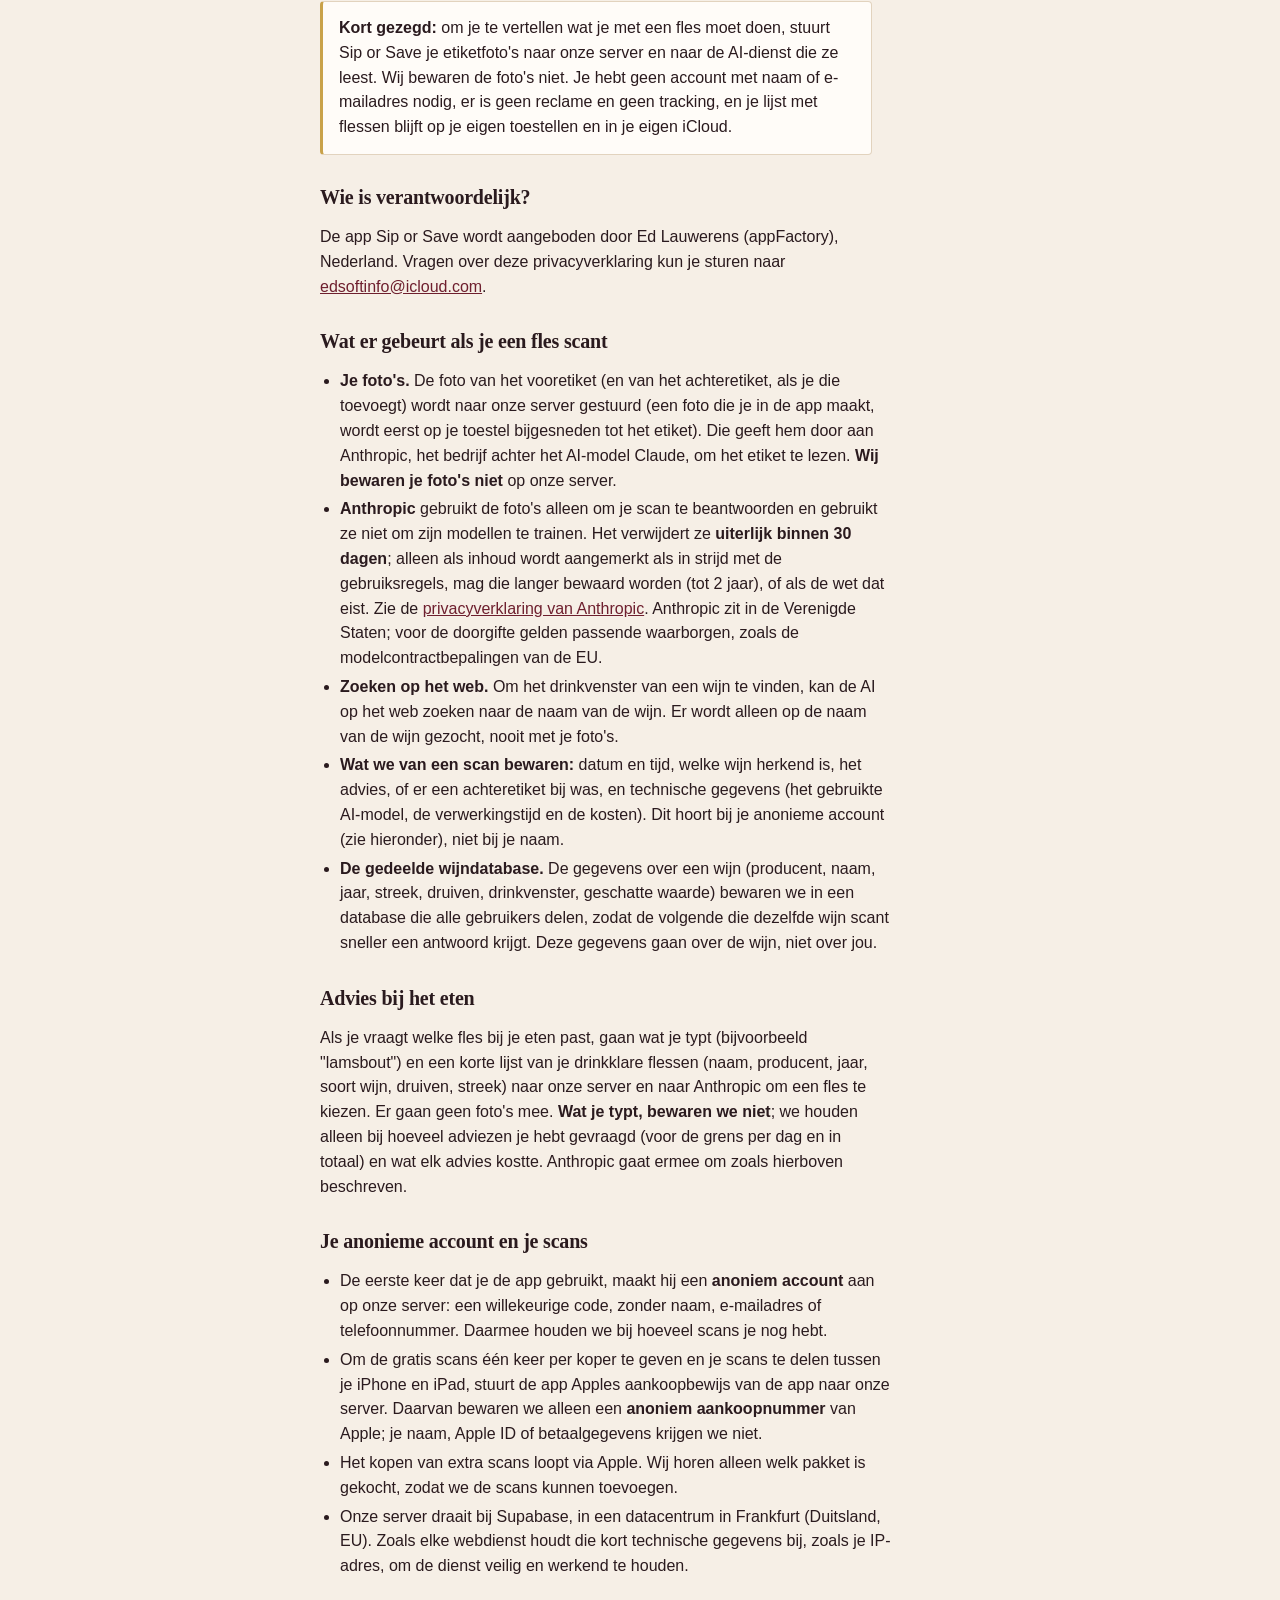
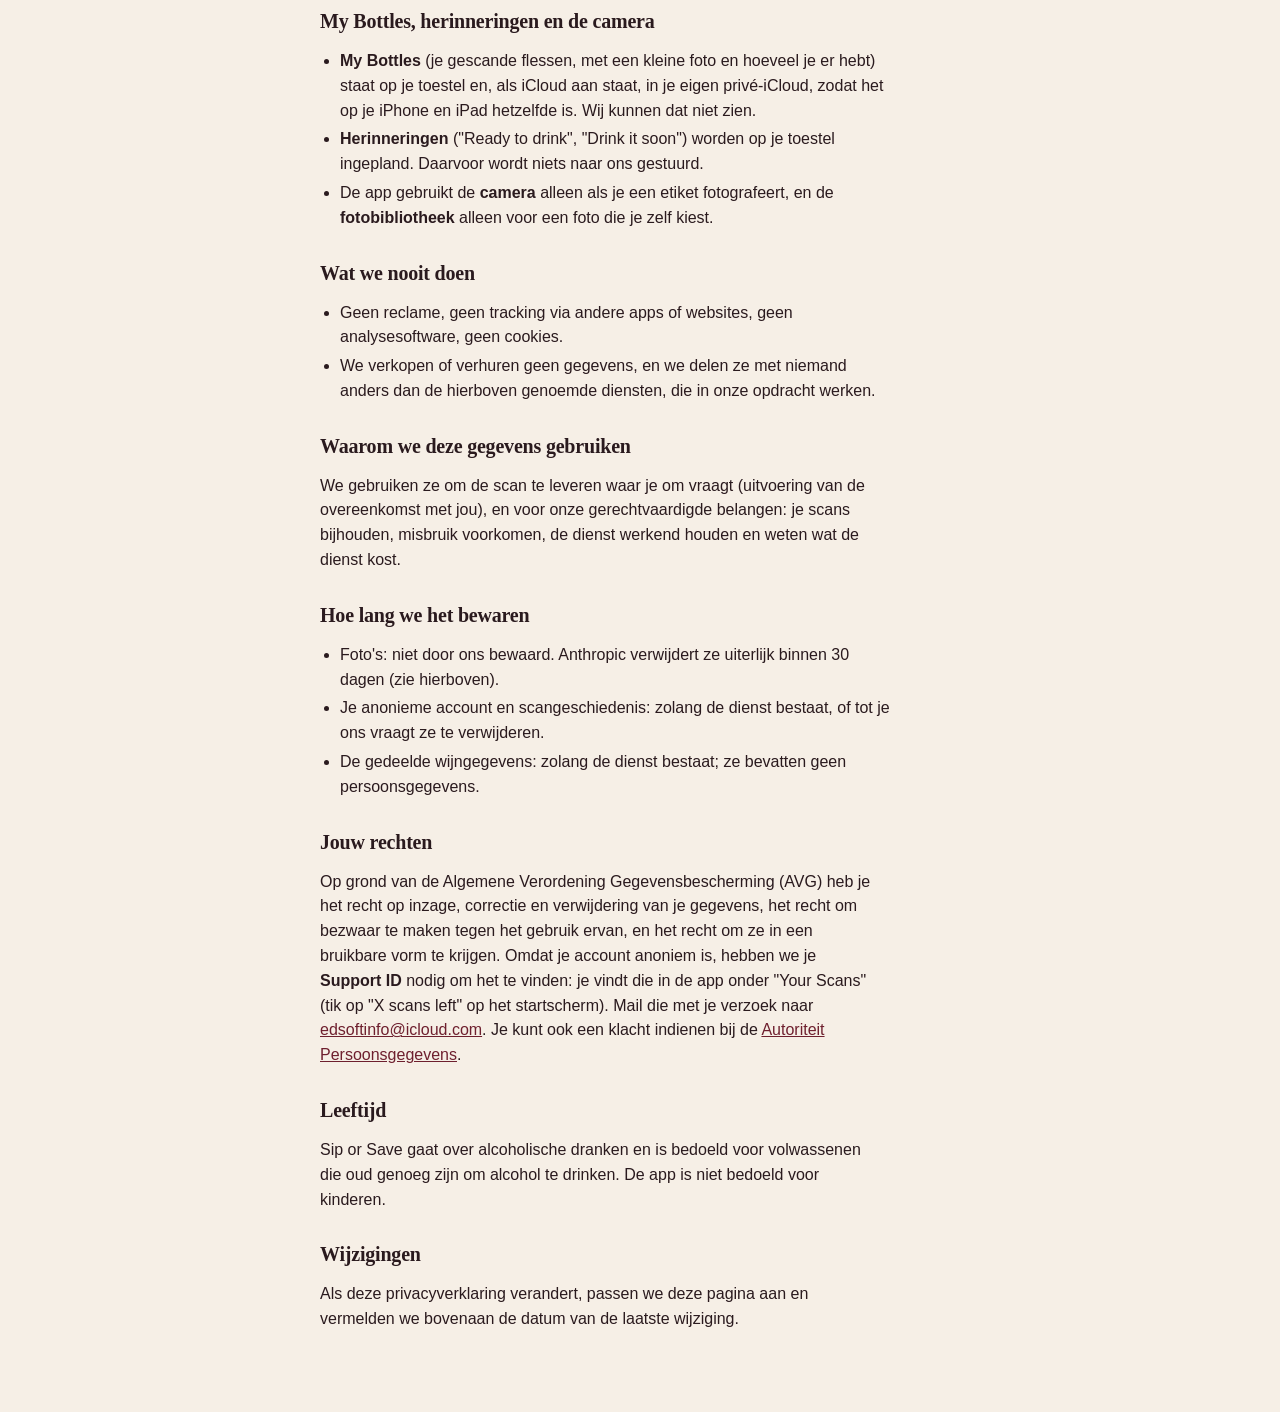
==== commit 0e98b258: "Privacyverklaring en support: advies bij het eten (spijs en wijn) Co-Authored-By: Claude Opus 5.5 <n" ====
--- a/index.html
+++ b/index.html
@@ -6,6 +6,8 @@
 <title>Privacy Policy Sip or Save</title>
 <meta name="description" content="Privacy policy of the Sip or Save app: what happens to your label photos and scans, and what we never do.">
 <link rel="stylesheet" href="style.css">
+<link rel="icon" type="image/png" href="favicon.png">
+<link rel="apple-touch-icon" href="apple-touch-icon.png">
 </head>
 <body>
 <div class="wrap">
@@ -16,7 +18,7 @@
 <section id="en" lang="en">
 <p class="brand">Sip or Save</p>
 <h1>Privacy Policy</h1>
-<p class="meta">Last updated: 22 October 2026</p>
+<p class="meta">Last updated: 24 October 2026</p>
 
 <p class="summary"><strong>In short:</strong> to tell you what to do with a bottle, Sip or Save sends your label photos to our server and to the AI service that reads them. We don't keep the photos. You don't need an account with a name or email address, there is no advertising and no tracking, and your list of bottles stays on your own devices and in your own iCloud.</p>
 
@@ -31,6 +33,9 @@
   <li><strong>What we keep about a scan:</strong> the date and time, which wine was recognised, the advice, whether a back label was added, and technical details (the AI model used, processing time and cost). This is linked to your anonymous account (see below), not to your name.</li>
   <li><strong>The shared wine database.</strong> The facts about a wine (producer, name, year, region, grapes, drinking window, estimated value) are kept in a database shared by all users, so the next person who scans the same wine gets an answer faster. These facts are about the wine, not about you.</li>
 </ul>
+
+<h2>Food suggestions</h2>
+<p>When you ask which bottle goes with your dinner, what you type (for example "roast lamb") and a short list of your bottles that are ready to drink (name, producer, year, kind of wine, grapes, region) are sent to our server and to Anthropic to choose a bottle. No photos are sent. <strong>We do not store what you type</strong>; we only keep a count of your suggestions (for the daily and total limits) and what each one cost. Anthropic handles it as described above.</p>
 
 <h2>Your anonymous account and your scans</h2>
 <ul>
@@ -79,7 +84,7 @@
 <section id="nl" lang="nl">
 <p class="brand">Sip or Save</p>
 <h1>Privacyverklaring</h1>
-<p class="meta">Laatst bijgewerkt: 22 oktober 2026</p>
+<p class="meta">Laatst bijgewerkt: 24 oktober 2026</p>
 
 <p class="summary"><strong>Kort gezegd:</strong> om je te vertellen wat je met een fles moet doen, stuurt Sip or Save je etiketfoto's naar onze server en naar de AI-dienst die ze leest. Wij bewaren de foto's niet. Je hebt geen account met naam of e-mailadres nodig, er is geen reclame en geen tracking, en je lijst met flessen blijft op je eigen toestellen en in je eigen iCloud.</p>
 
@@ -94,6 +99,9 @@
   <li><strong>Wat we van een scan bewaren:</strong> datum en tijd, welke wijn herkend is, het advies, of er een achteretiket bij was, en technische gegevens (het gebruikte AI-model, de verwerkingstijd en de kosten). Dit hoort bij je anonieme account (zie hieronder), niet bij je naam.</li>
   <li><strong>De gedeelde wijndatabase.</strong> De gegevens over een wijn (producent, naam, jaar, streek, druiven, drinkvenster, geschatte waarde) bewaren we in een database die alle gebruikers delen, zodat de volgende die dezelfde wijn scant sneller een antwoord krijgt. Deze gegevens gaan over de wijn, niet over jou.</li>
 </ul>
+
+<h2>Advies bij het eten</h2>
+<p>Als je vraagt welke fles bij je eten past, gaan wat je typt (bijvoorbeeld "lamsbout") en een korte lijst van je drinkklare flessen (naam, producent, jaar, soort wijn, druiven, streek) naar onze server en naar Anthropic om een fles te kiezen. Er gaan geen foto's mee. <strong>Wat je typt, bewaren we niet</strong>; we houden alleen bij hoeveel adviezen je hebt gevraagd (voor de grens per dag en in totaal) en wat elk advies kostte. Anthropic gaat ermee om zoals hierboven beschreven.</p>
 
 <h2>Je anonieme account en je scans</h2>
 <ul>
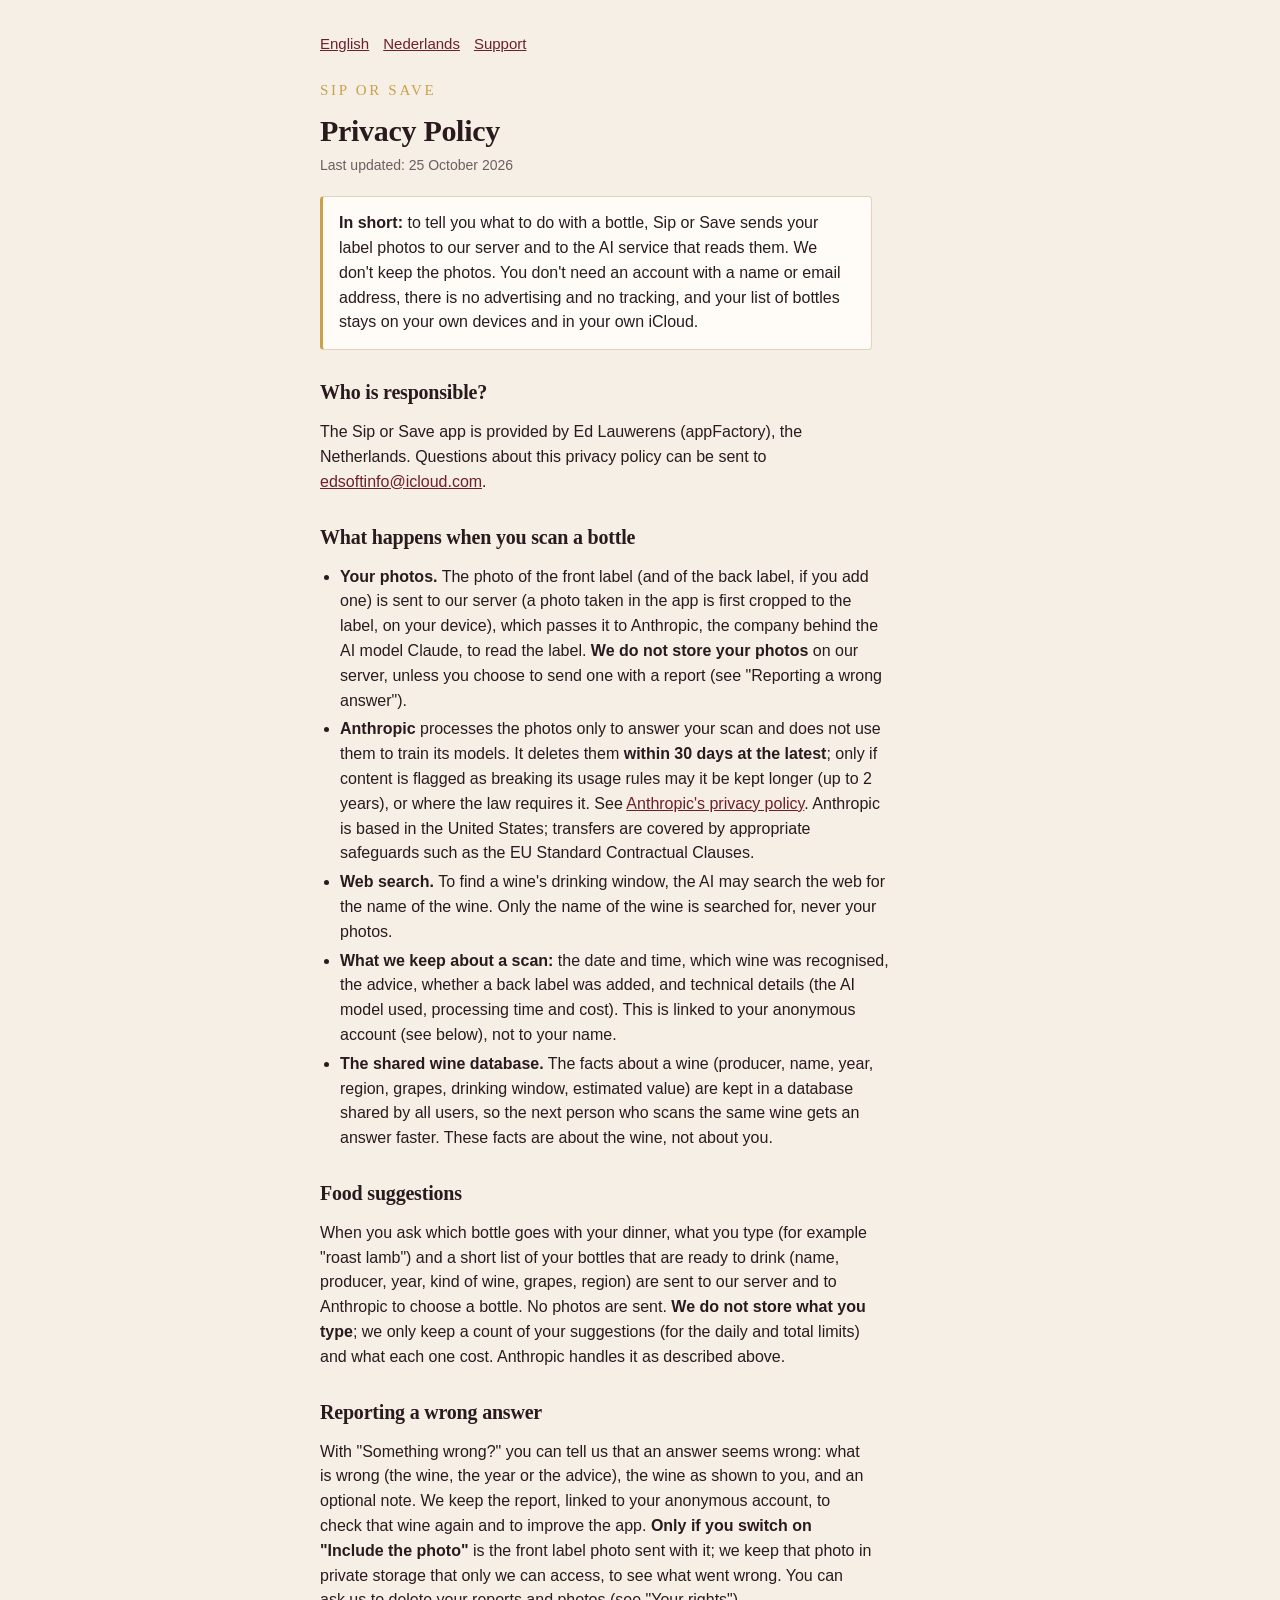
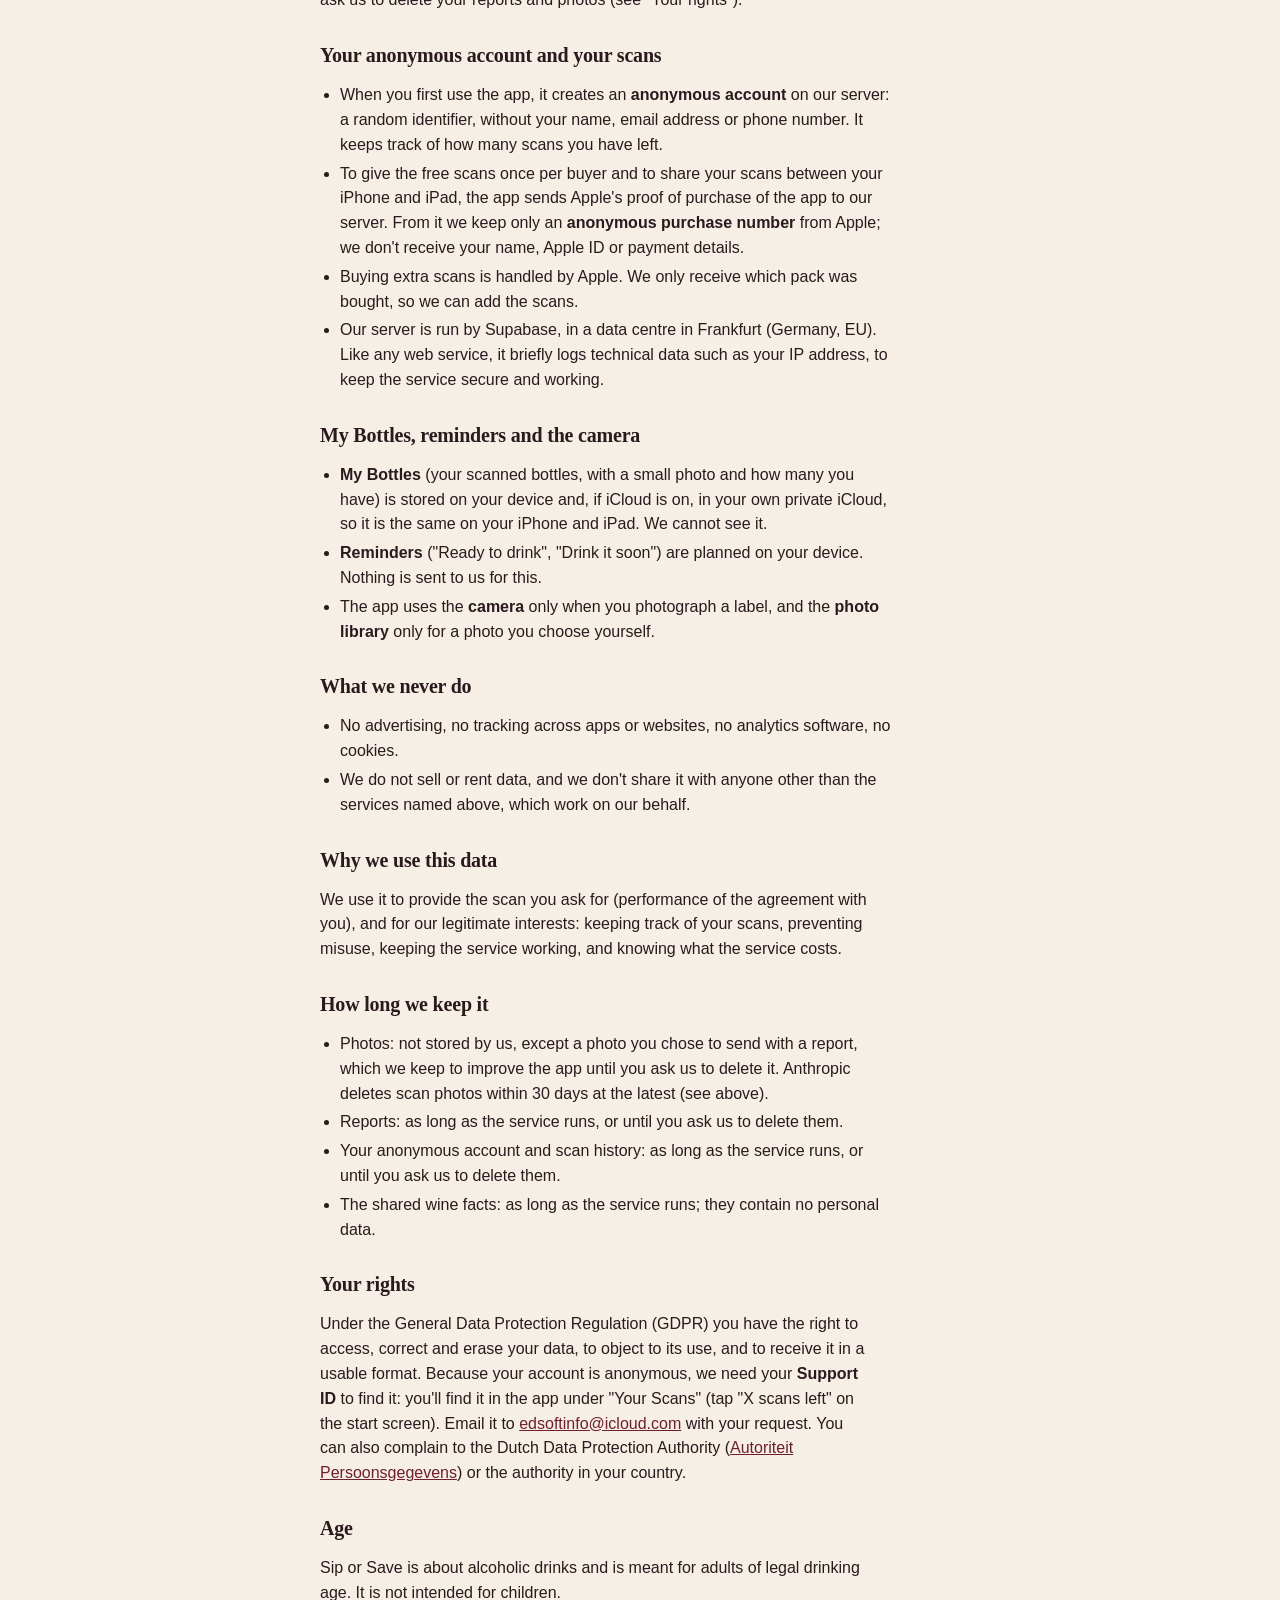
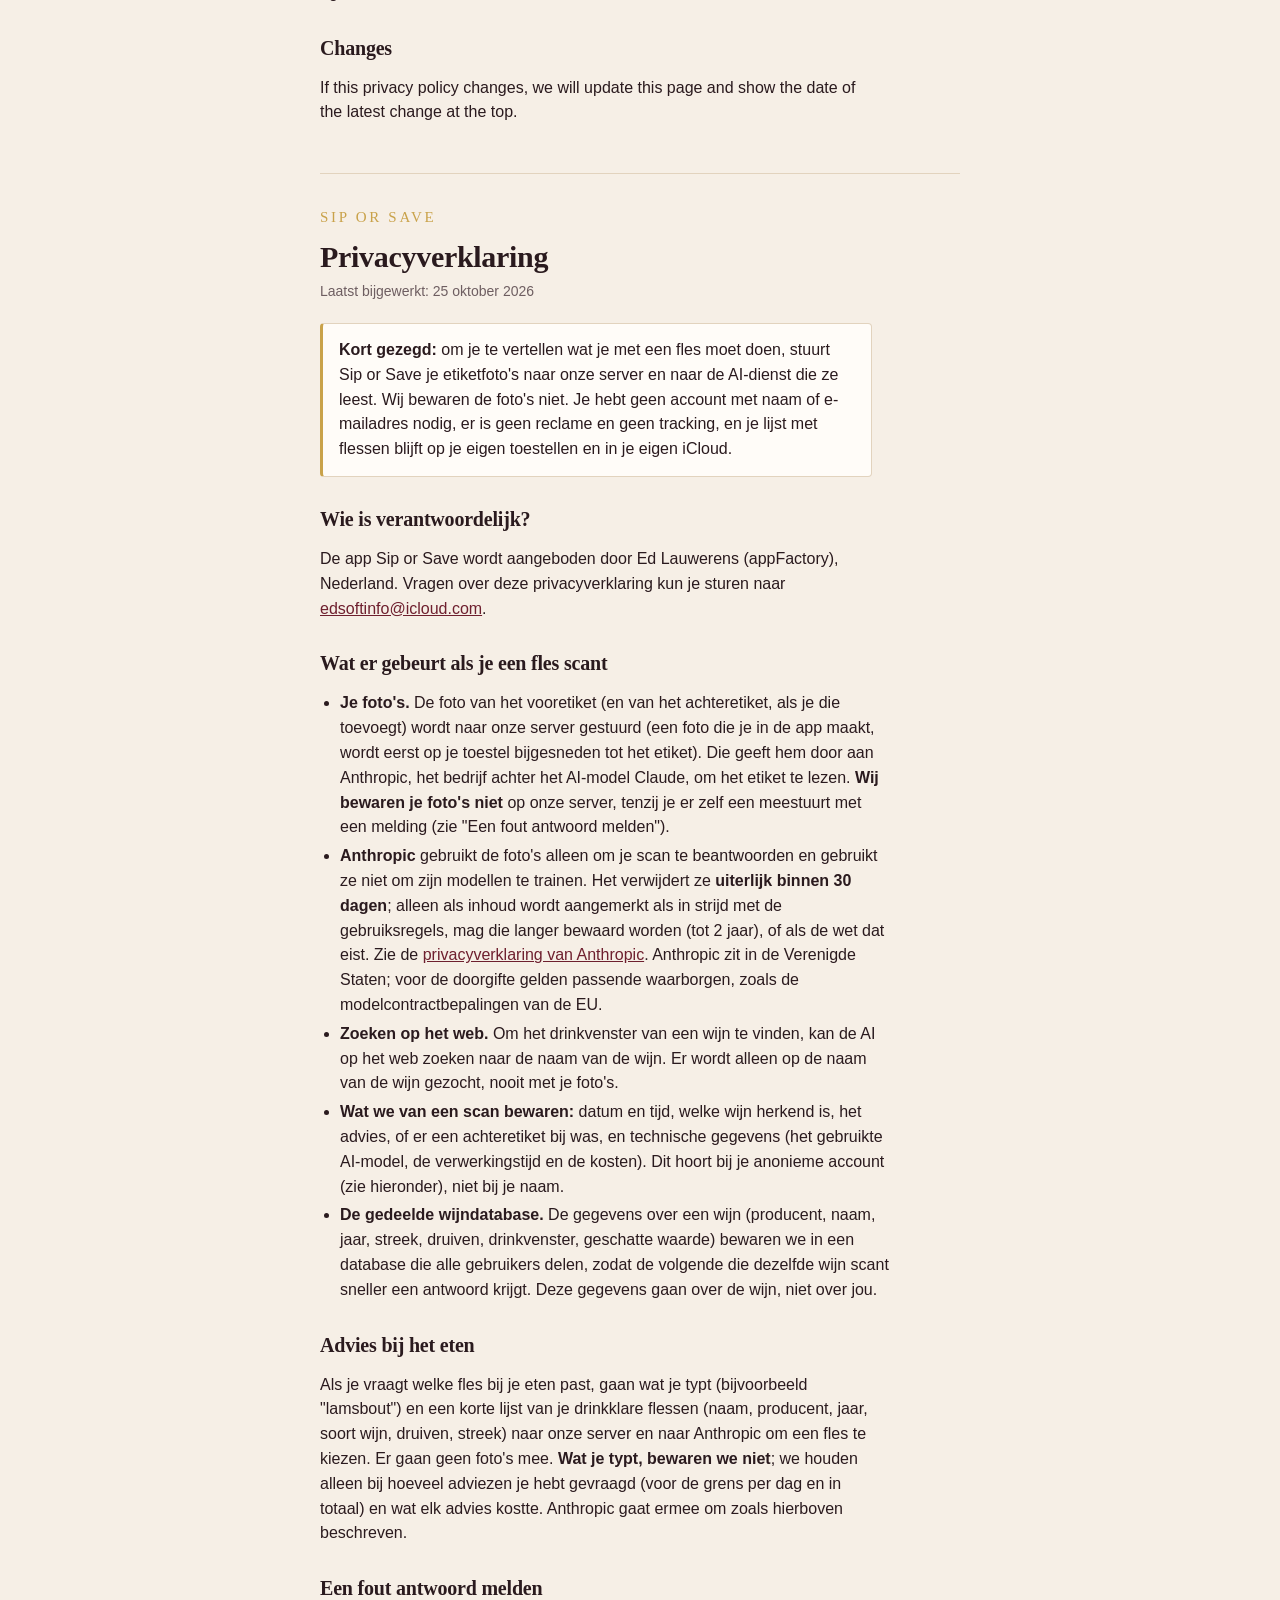
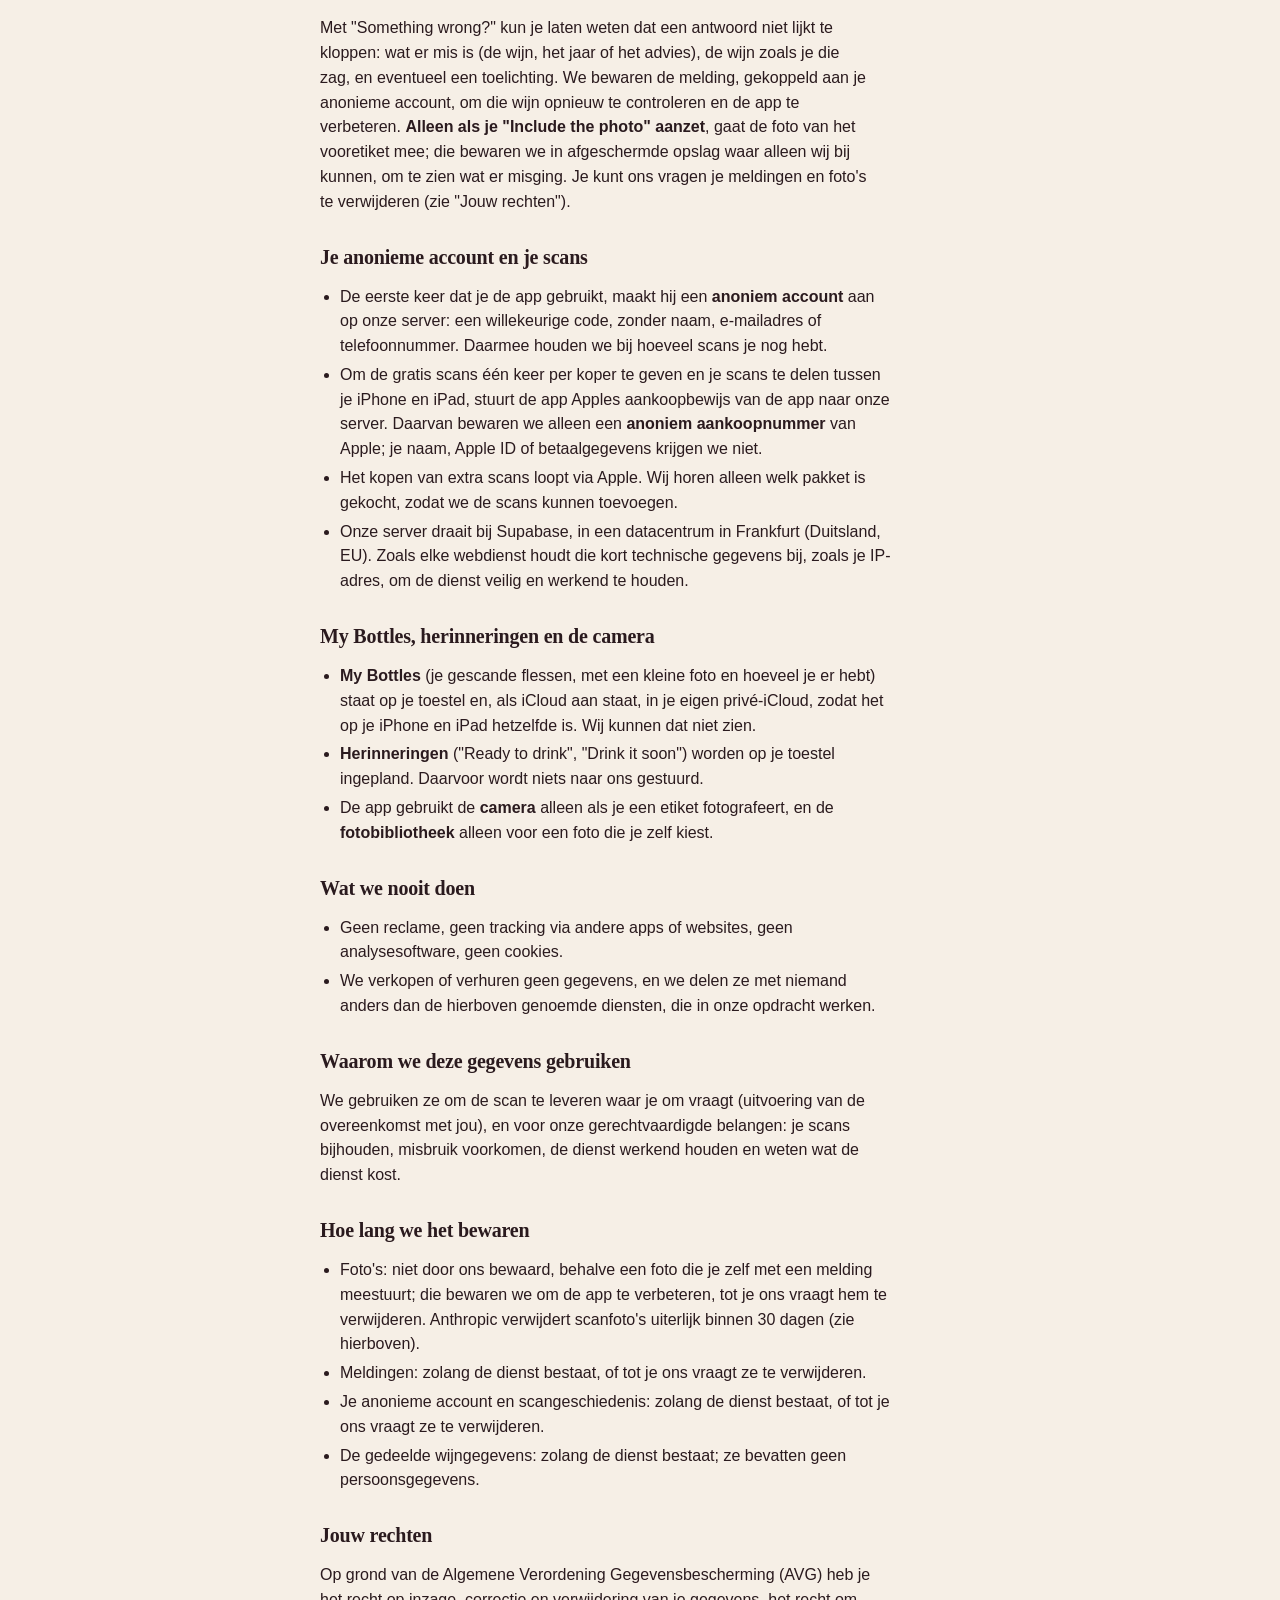
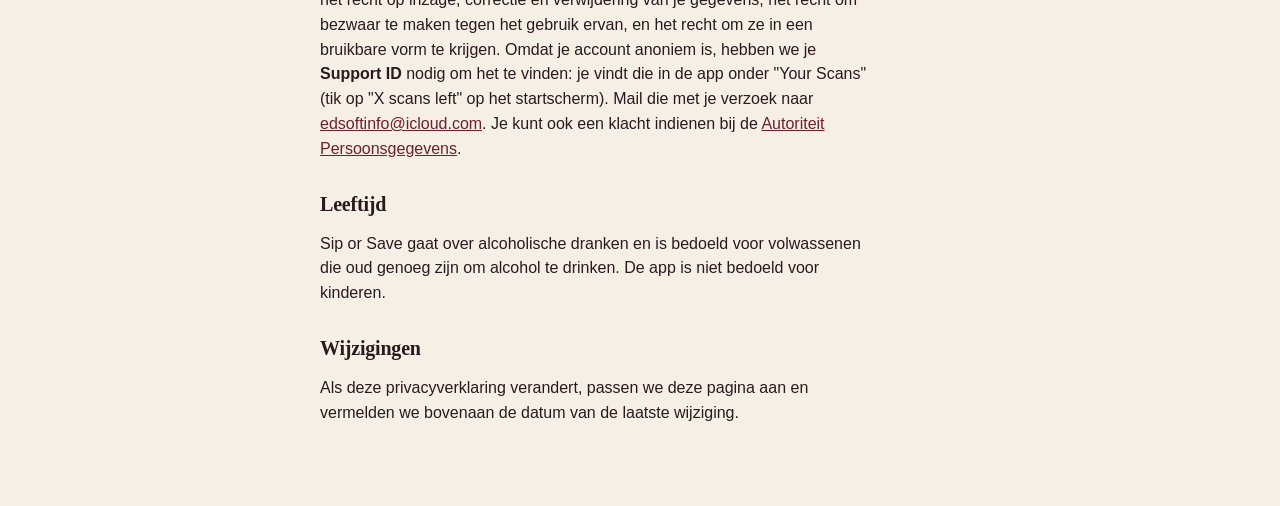
==== commit d61e11b6: "Privacyverklaring: meldingen (Something wrong?) en foto alleen met toestemming Co-Authored-By: Claud" ====
--- a/index.html
+++ b/index.html
@@ -18,7 +18,7 @@
 <section id="en" lang="en">
 <p class="brand">Sip or Save</p>
 <h1>Privacy Policy</h1>
-<p class="meta">Last updated: 24 October 2026</p>
+<p class="meta">Last updated: 25 October 2026</p>
 
 <p class="summary"><strong>In short:</strong> to tell you what to do with a bottle, Sip or Save sends your label photos to our server and to the AI service that reads them. We don't keep the photos. You don't need an account with a name or email address, there is no advertising and no tracking, and your list of bottles stays on your own devices and in your own iCloud.</p>
 
@@ -27,7 +27,7 @@
 
 <h2>What happens when you scan a bottle</h2>
 <ul>
-  <li><strong>Your photos.</strong> The photo of the front label (and of the back label, if you add one) is sent to our server (a photo taken in the app is first cropped to the label, on your device), which passes it to Anthropic, the company behind the AI model Claude, to read the label. <strong>We do not store your photos</strong> on our server.</li>
+  <li><strong>Your photos.</strong> The photo of the front label (and of the back label, if you add one) is sent to our server (a photo taken in the app is first cropped to the label, on your device), which passes it to Anthropic, the company behind the AI model Claude, to read the label. <strong>We do not store your photos</strong> on our server, unless you choose to send one with a report (see "Reporting a wrong answer").</li>
   <li><strong>Anthropic</strong> processes the photos only to answer your scan and does not use them to train its models. It deletes them <strong>within 30 days at the latest</strong>; only if content is flagged as breaking its usage rules may it be kept longer (up to 2 years), or where the law requires it. See <a href="https://www.anthropic.com/legal/privacy">Anthropic's privacy policy</a>. Anthropic is based in the United States; transfers are covered by appropriate safeguards such as the EU Standard Contractual Clauses.</li>
   <li><strong>Web search.</strong> To find a wine's drinking window, the AI may search the web for the name of the wine. Only the name of the wine is searched for, never your photos.</li>
   <li><strong>What we keep about a scan:</strong> the date and time, which wine was recognised, the advice, whether a back label was added, and technical details (the AI model used, processing time and cost). This is linked to your anonymous account (see below), not to your name.</li>
@@ -36,6 +36,9 @@
 
 <h2>Food suggestions</h2>
 <p>When you ask which bottle goes with your dinner, what you type (for example "roast lamb") and a short list of your bottles that are ready to drink (name, producer, year, kind of wine, grapes, region) are sent to our server and to Anthropic to choose a bottle. No photos are sent. <strong>We do not store what you type</strong>; we only keep a count of your suggestions (for the daily and total limits) and what each one cost. Anthropic handles it as described above.</p>
+
+<h2>Reporting a wrong answer</h2>
+<p>With "Something wrong?" you can tell us that an answer seems wrong: what is wrong (the wine, the year or the advice), the wine as shown to you, and an optional note. We keep the report, linked to your anonymous account, to check that wine again and to improve the app. <strong>Only if you switch on "Include the photo"</strong> is the front label photo sent with it; we keep that photo in private storage that only we can access, to see what went wrong. You can ask us to delete your reports and photos (see "Your rights").</p>
 
 <h2>Your anonymous account and your scans</h2>
 <ul>
@@ -63,7 +66,8 @@
 
 <h2>How long we keep it</h2>
 <ul>
-  <li>Photos: not stored by us. Anthropic deletes them within 30 days at the latest (see above).</li>
+  <li>Photos: not stored by us, except a photo you chose to send with a report, which we keep to improve the app until you ask us to delete it. Anthropic deletes scan photos within 30 days at the latest (see above).</li>
+  <li>Reports: as long as the service runs, or until you ask us to delete them.</li>
   <li>Your anonymous account and scan history: as long as the service runs, or until you ask us to delete them.</li>
   <li>The shared wine facts: as long as the service runs; they contain no personal data.</li>
 </ul>
@@ -84,7 +88,7 @@
 <section id="nl" lang="nl">
 <p class="brand">Sip or Save</p>
 <h1>Privacyverklaring</h1>
-<p class="meta">Laatst bijgewerkt: 24 oktober 2026</p>
+<p class="meta">Laatst bijgewerkt: 25 oktober 2026</p>
 
 <p class="summary"><strong>Kort gezegd:</strong> om je te vertellen wat je met een fles moet doen, stuurt Sip or Save je etiketfoto's naar onze server en naar de AI-dienst die ze leest. Wij bewaren de foto's niet. Je hebt geen account met naam of e-mailadres nodig, er is geen reclame en geen tracking, en je lijst met flessen blijft op je eigen toestellen en in je eigen iCloud.</p>
 
@@ -93,7 +97,7 @@
 
 <h2>Wat er gebeurt als je een fles scant</h2>
 <ul>
-  <li><strong>Je foto's.</strong> De foto van het vooretiket (en van het achteretiket, als je die toevoegt) wordt naar onze server gestuurd (een foto die je in de app maakt, wordt eerst op je toestel bijgesneden tot het etiket). Die geeft hem door aan Anthropic, het bedrijf achter het AI-model Claude, om het etiket te lezen. <strong>Wij bewaren je foto's niet</strong> op onze server.</li>
+  <li><strong>Je foto's.</strong> De foto van het vooretiket (en van het achteretiket, als je die toevoegt) wordt naar onze server gestuurd (een foto die je in de app maakt, wordt eerst op je toestel bijgesneden tot het etiket). Die geeft hem door aan Anthropic, het bedrijf achter het AI-model Claude, om het etiket te lezen. <strong>Wij bewaren je foto's niet</strong> op onze server, tenzij je er zelf een meestuurt met een melding (zie "Een fout antwoord melden").</li>
   <li><strong>Anthropic</strong> gebruikt de foto's alleen om je scan te beantwoorden en gebruikt ze niet om zijn modellen te trainen. Het verwijdert ze <strong>uiterlijk binnen 30 dagen</strong>; alleen als inhoud wordt aangemerkt als in strijd met de gebruiksregels, mag die langer bewaard worden (tot 2 jaar), of als de wet dat eist. Zie de <a href="https://www.anthropic.com/legal/privacy">privacyverklaring van Anthropic</a>. Anthropic zit in de Verenigde Staten; voor de doorgifte gelden passende waarborgen, zoals de modelcontractbepalingen van de EU.</li>
   <li><strong>Zoeken op het web.</strong> Om het drinkvenster van een wijn te vinden, kan de AI op het web zoeken naar de naam van de wijn. Er wordt alleen op de naam van de wijn gezocht, nooit met je foto's.</li>
   <li><strong>Wat we van een scan bewaren:</strong> datum en tijd, welke wijn herkend is, het advies, of er een achteretiket bij was, en technische gegevens (het gebruikte AI-model, de verwerkingstijd en de kosten). Dit hoort bij je anonieme account (zie hieronder), niet bij je naam.</li>
@@ -102,6 +106,9 @@
 
 <h2>Advies bij het eten</h2>
 <p>Als je vraagt welke fles bij je eten past, gaan wat je typt (bijvoorbeeld "lamsbout") en een korte lijst van je drinkklare flessen (naam, producent, jaar, soort wijn, druiven, streek) naar onze server en naar Anthropic om een fles te kiezen. Er gaan geen foto's mee. <strong>Wat je typt, bewaren we niet</strong>; we houden alleen bij hoeveel adviezen je hebt gevraagd (voor de grens per dag en in totaal) en wat elk advies kostte. Anthropic gaat ermee om zoals hierboven beschreven.</p>
+
+<h2>Een fout antwoord melden</h2>
+<p>Met "Something wrong?" kun je laten weten dat een antwoord niet lijkt te kloppen: wat er mis is (de wijn, het jaar of het advies), de wijn zoals je die zag, en eventueel een toelichting. We bewaren de melding, gekoppeld aan je anonieme account, om die wijn opnieuw te controleren en de app te verbeteren. <strong>Alleen als je "Include the photo" aanzet</strong>, gaat de foto van het vooretiket mee; die bewaren we in afgeschermde opslag waar alleen wij bij kunnen, om te zien wat er misging. Je kunt ons vragen je meldingen en foto's te verwijderen (zie "Jouw rechten").</p>
 
 <h2>Je anonieme account en je scans</h2>
 <ul>
@@ -129,7 +136,8 @@
 
 <h2>Hoe lang we het bewaren</h2>
 <ul>
-  <li>Foto's: niet door ons bewaard. Anthropic verwijdert ze uiterlijk binnen 30 dagen (zie hierboven).</li>
+  <li>Foto's: niet door ons bewaard, behalve een foto die je zelf met een melding meestuurt; die bewaren we om de app te verbeteren, tot je ons vraagt hem te verwijderen. Anthropic verwijdert scanfoto's uiterlijk binnen 30 dagen (zie hierboven).</li>
+  <li>Meldingen: zolang de dienst bestaat, of tot je ons vraagt ze te verwijderen.</li>
   <li>Je anonieme account en scangeschiedenis: zolang de dienst bestaat, of tot je ons vraagt ze te verwijderen.</li>
   <li>De gedeelde wijngegevens: zolang de dienst bestaat; ze bevatten geen persoonsgegevens.</li>
 </ul>
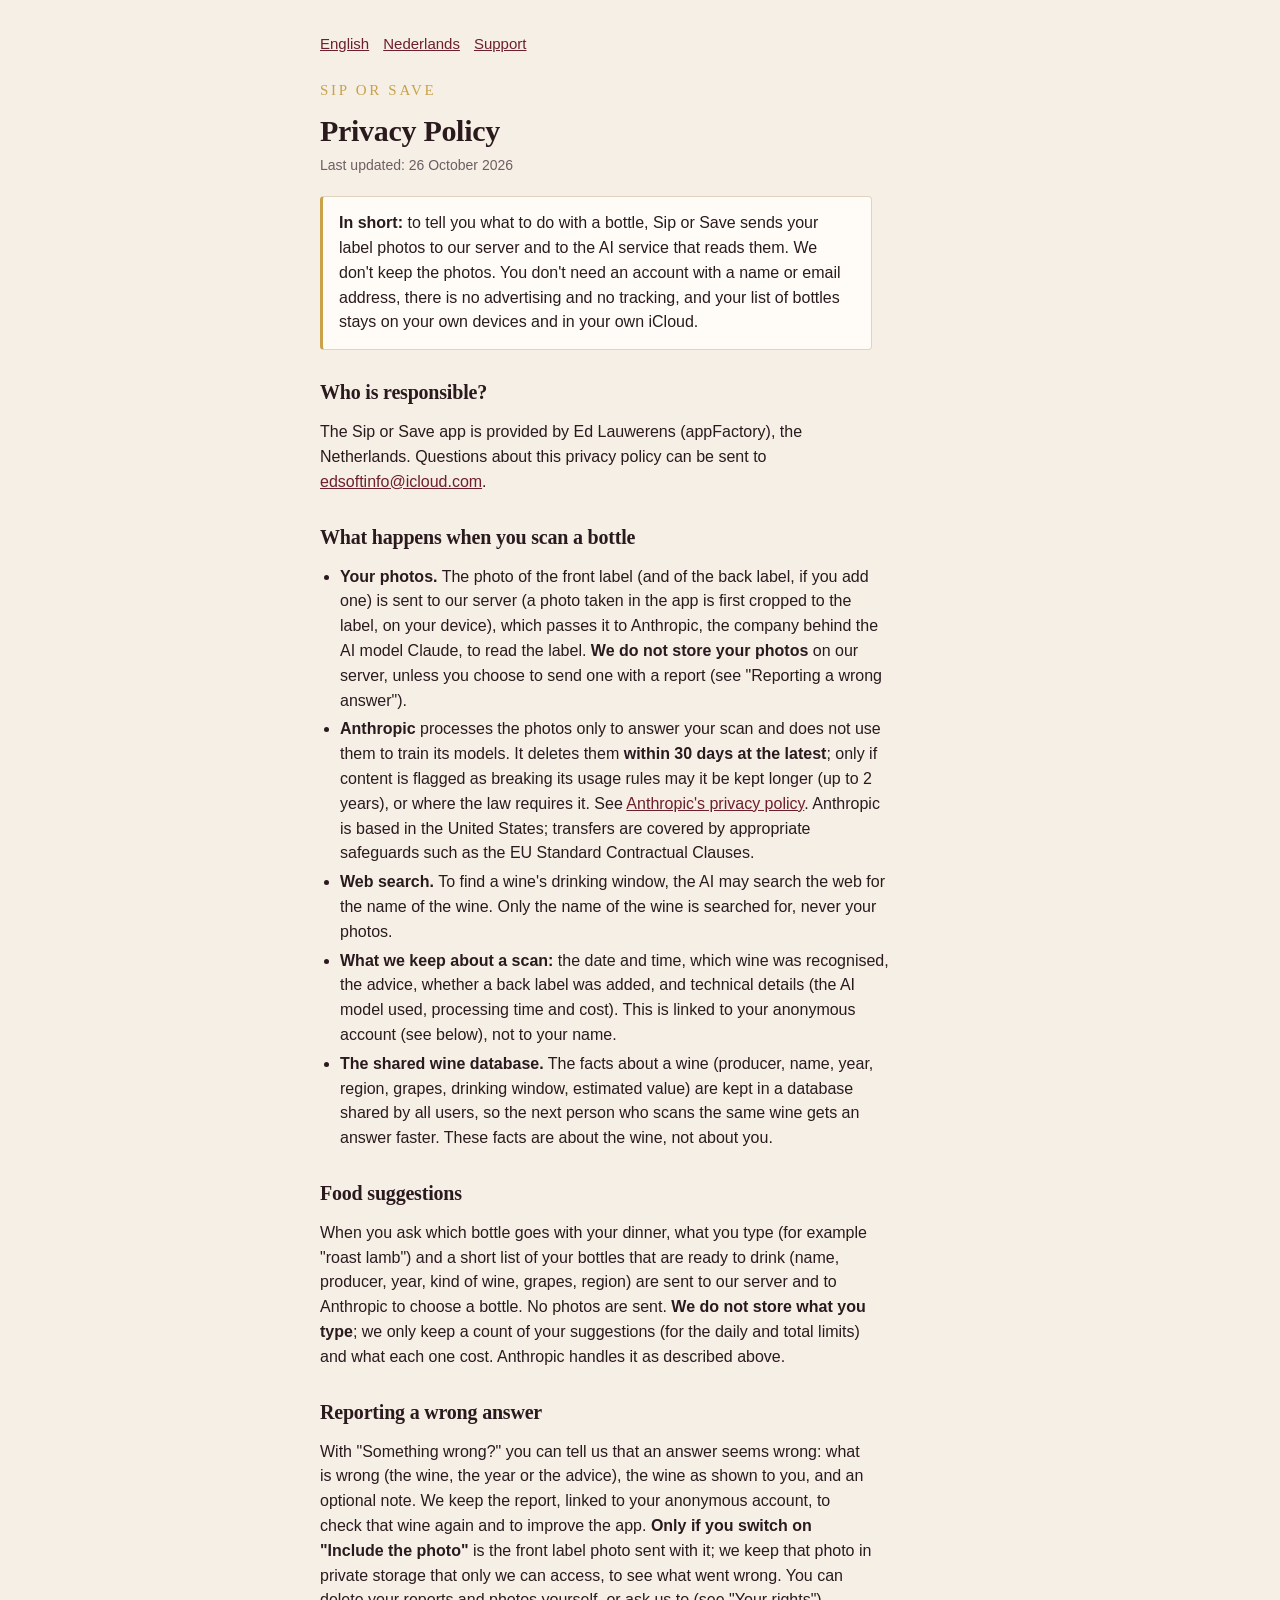
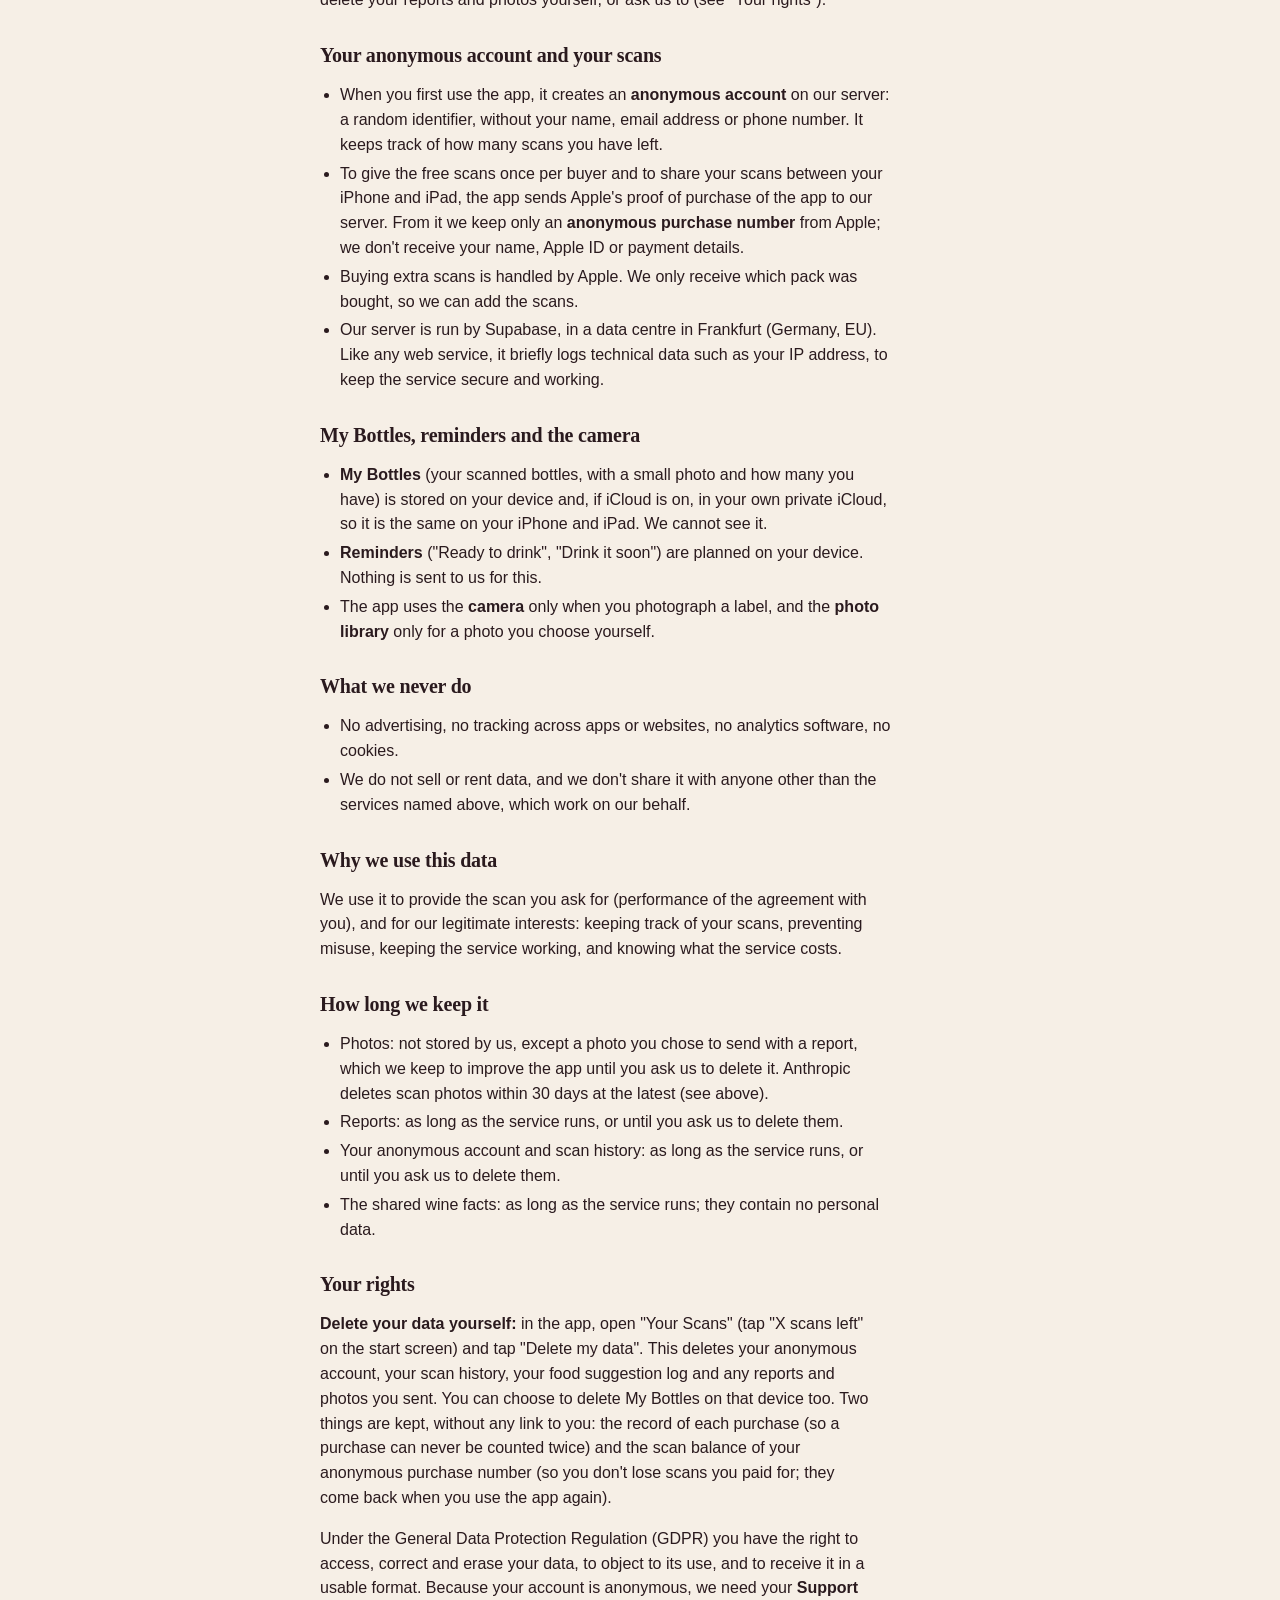
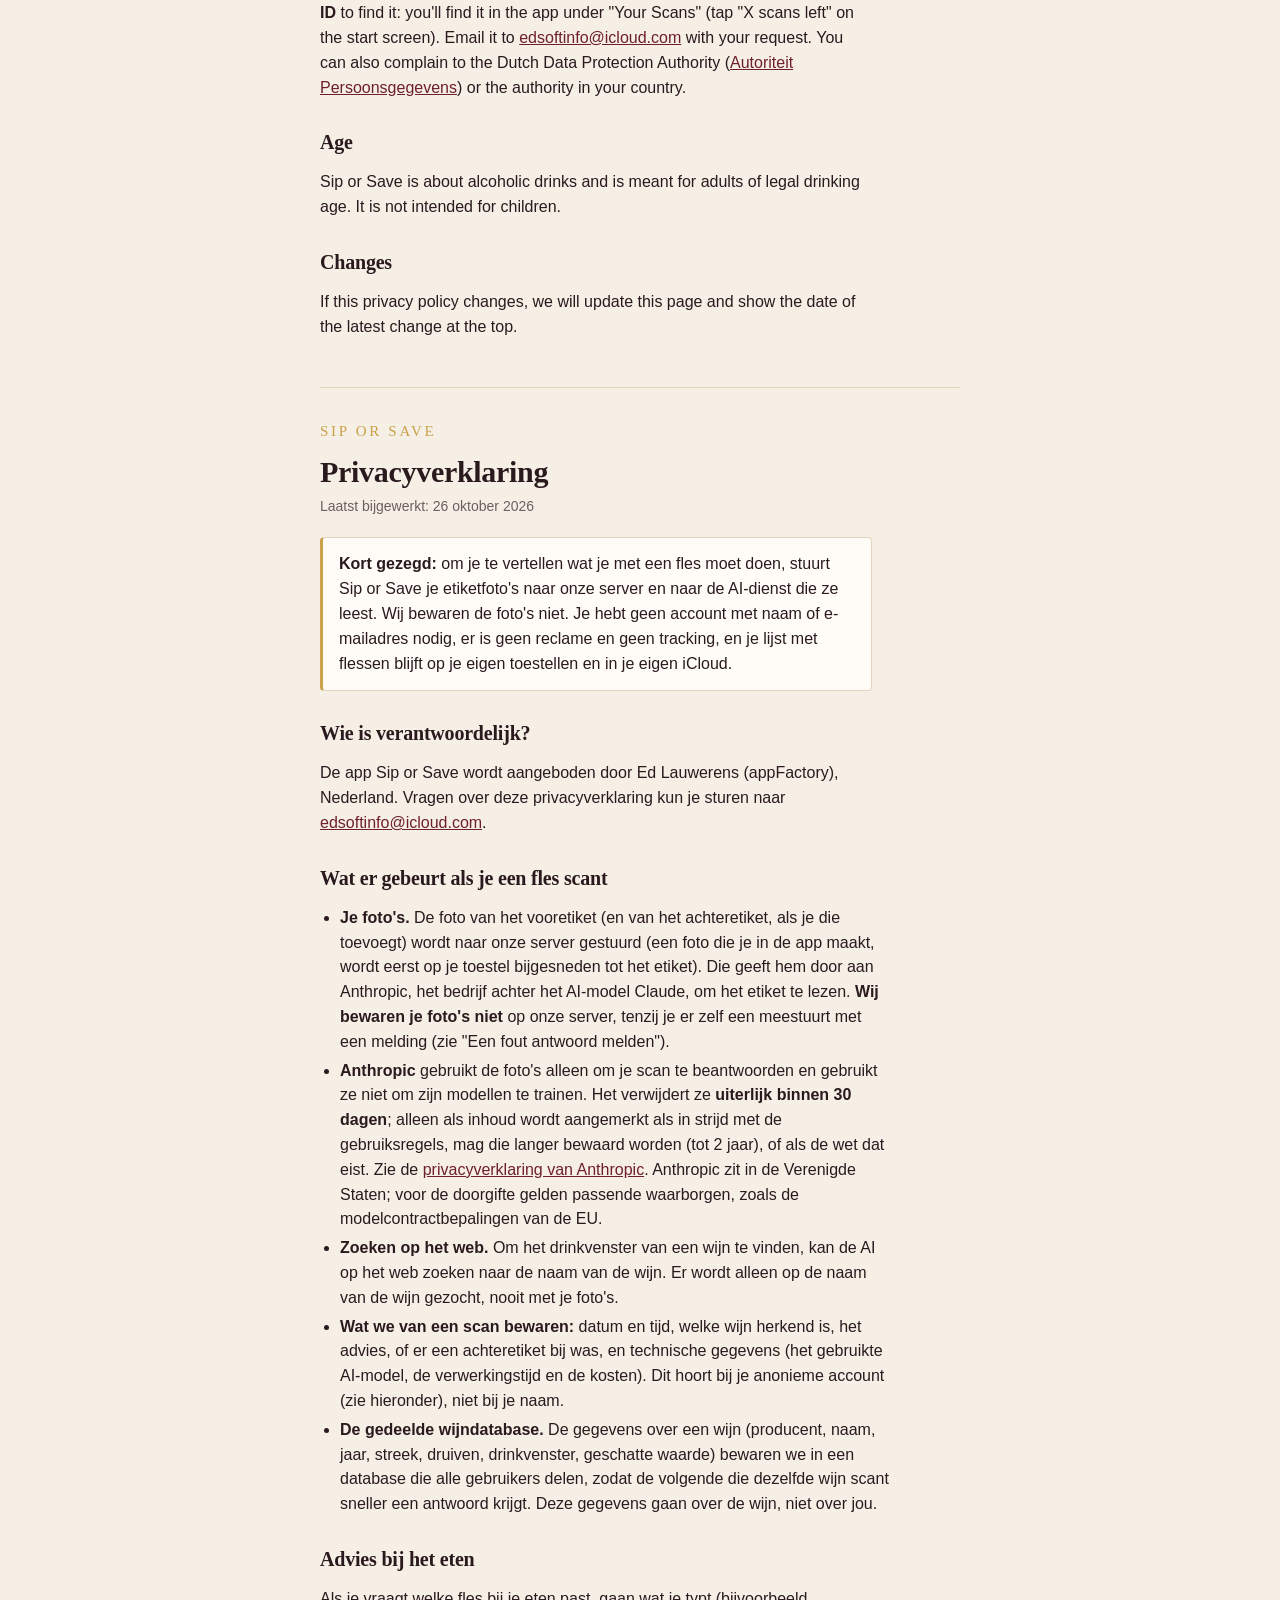
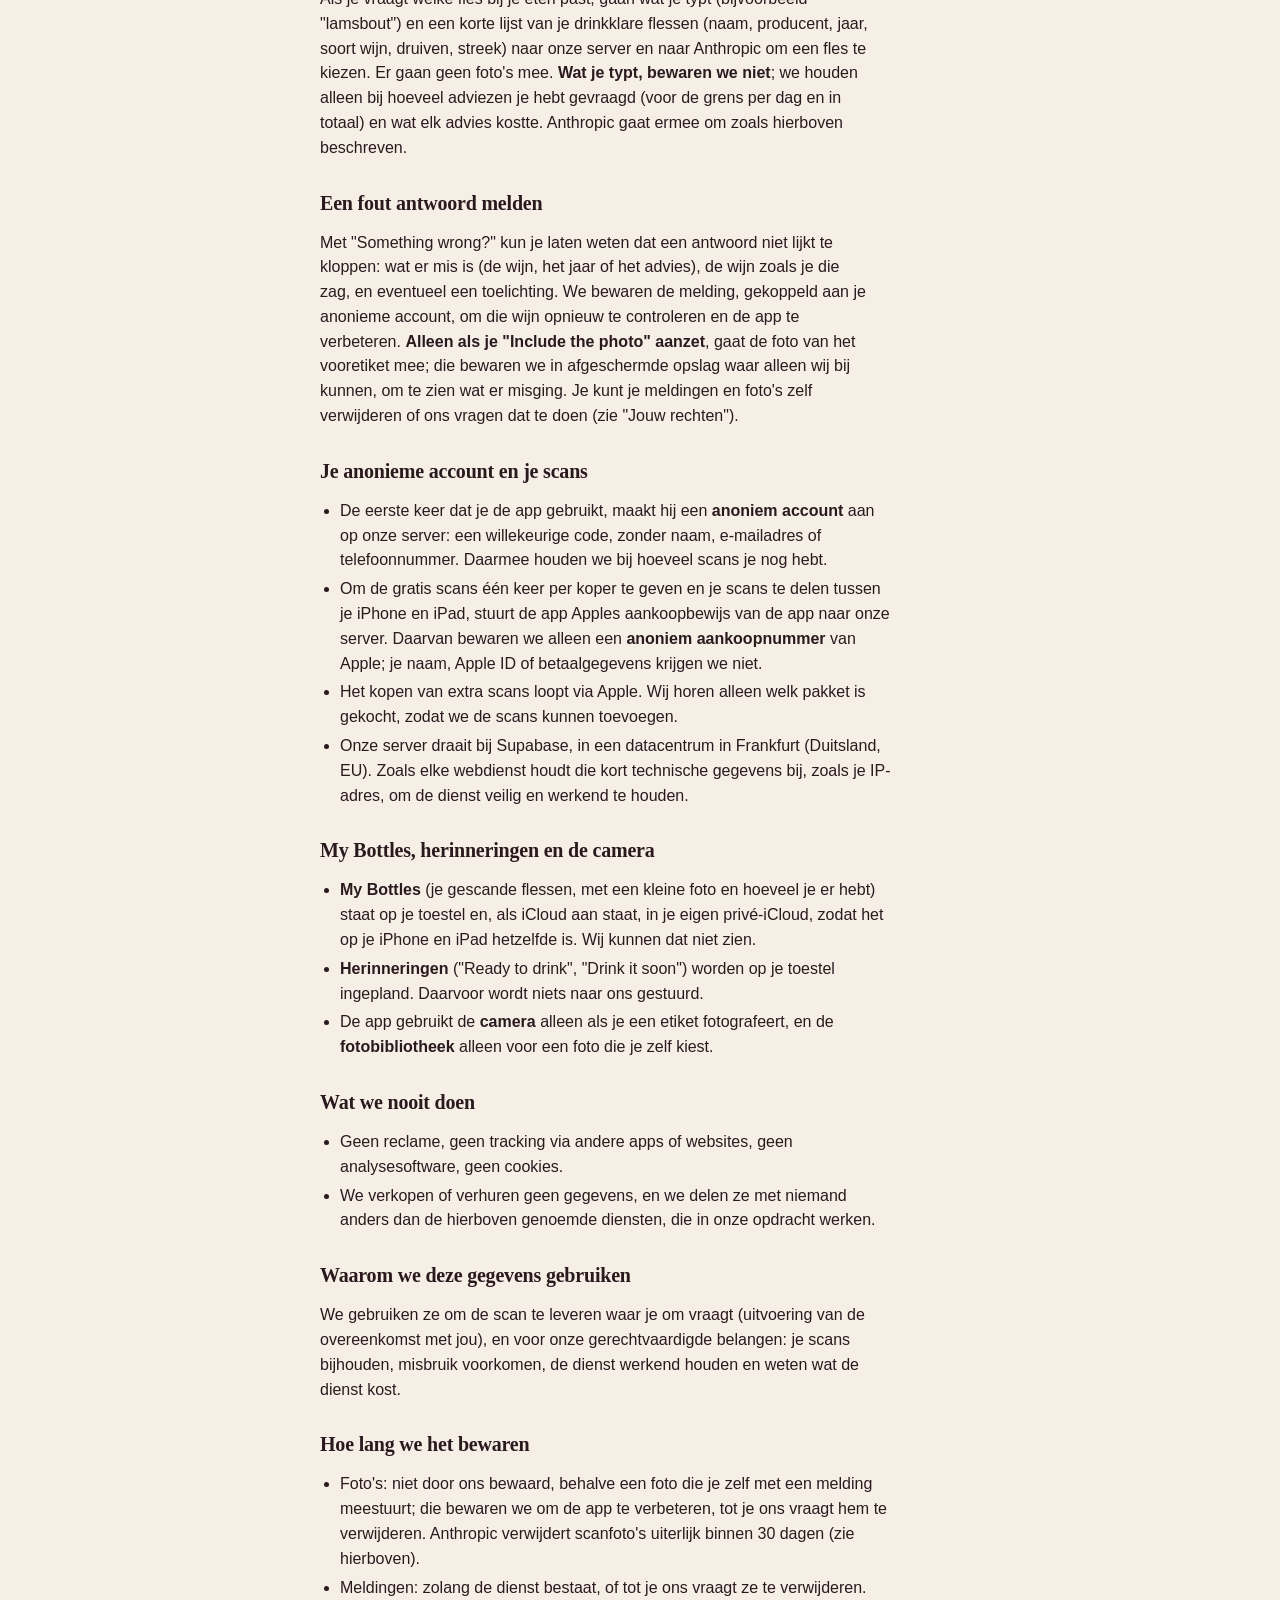
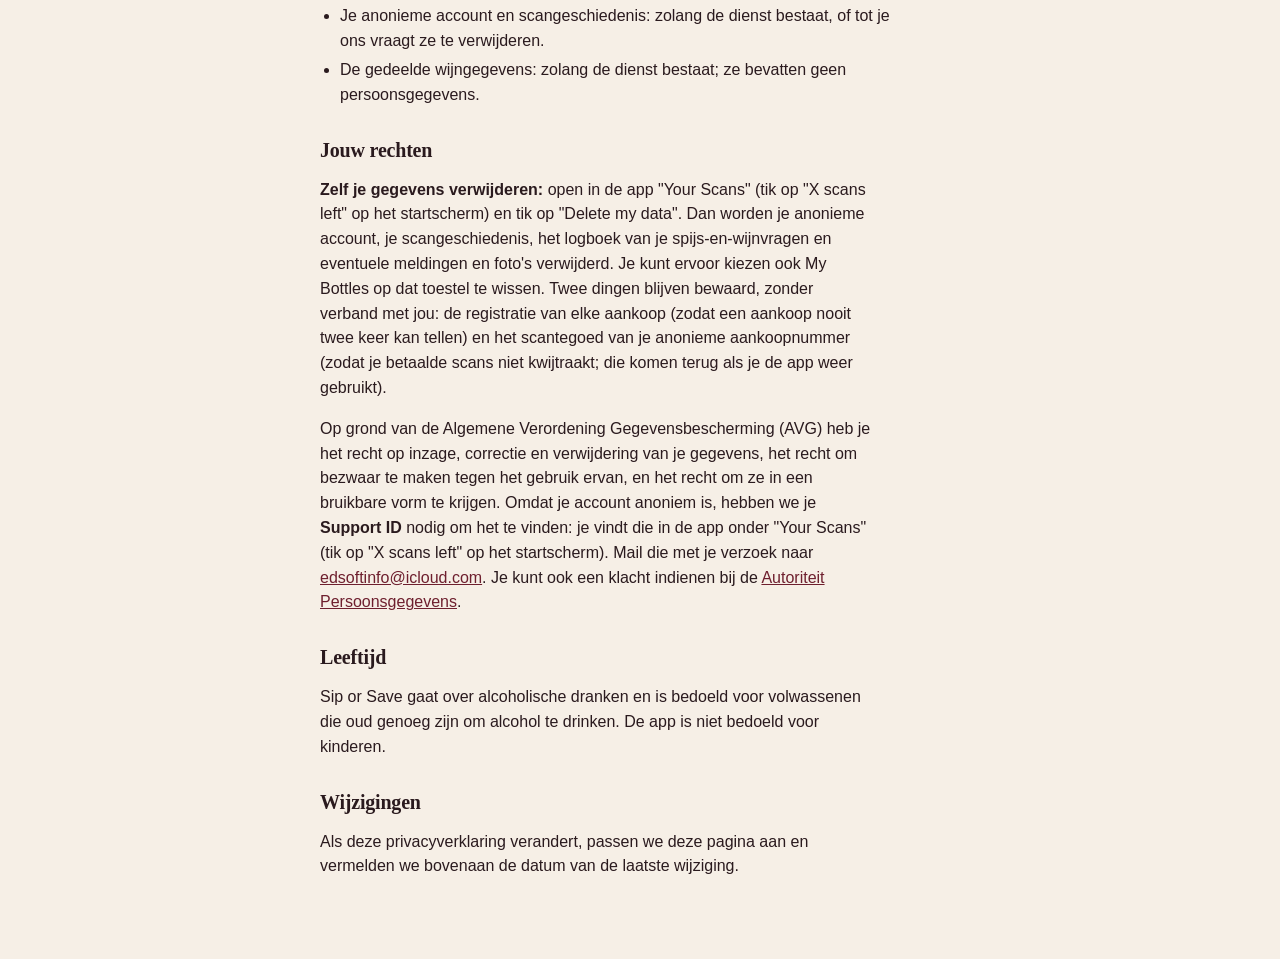
==== commit 57f1eec1: "Privacy: zelf je gegevens verwijderen met Delete my data Co-Authored-By: Claude Opus 5.5 <noreply@an" ====
--- a/index.html
+++ b/index.html
@@ -18,7 +18,7 @@
 <section id="en" lang="en">
 <p class="brand">Sip or Save</p>
 <h1>Privacy Policy</h1>
-<p class="meta">Last updated: 25 October 2026</p>
+<p class="meta">Last updated: 26 October 2026</p>
 
 <p class="summary"><strong>In short:</strong> to tell you what to do with a bottle, Sip or Save sends your label photos to our server and to the AI service that reads them. We don't keep the photos. You don't need an account with a name or email address, there is no advertising and no tracking, and your list of bottles stays on your own devices and in your own iCloud.</p>
 
@@ -38,7 +38,7 @@
 <p>When you ask which bottle goes with your dinner, what you type (for example "roast lamb") and a short list of your bottles that are ready to drink (name, producer, year, kind of wine, grapes, region) are sent to our server and to Anthropic to choose a bottle. No photos are sent. <strong>We do not store what you type</strong>; we only keep a count of your suggestions (for the daily and total limits) and what each one cost. Anthropic handles it as described above.</p>
 
 <h2>Reporting a wrong answer</h2>
-<p>With "Something wrong?" you can tell us that an answer seems wrong: what is wrong (the wine, the year or the advice), the wine as shown to you, and an optional note. We keep the report, linked to your anonymous account, to check that wine again and to improve the app. <strong>Only if you switch on "Include the photo"</strong> is the front label photo sent with it; we keep that photo in private storage that only we can access, to see what went wrong. You can ask us to delete your reports and photos (see "Your rights").</p>
+<p>With "Something wrong?" you can tell us that an answer seems wrong: what is wrong (the wine, the year or the advice), the wine as shown to you, and an optional note. We keep the report, linked to your anonymous account, to check that wine again and to improve the app. <strong>Only if you switch on "Include the photo"</strong> is the front label photo sent with it; we keep that photo in private storage that only we can access, to see what went wrong. You can delete your reports and photos yourself, or ask us to (see "Your rights").</p>
 
 <h2>Your anonymous account and your scans</h2>
 <ul>
@@ -73,6 +73,7 @@
 </ul>
 
 <h2>Your rights</h2>
+<p><strong>Delete your data yourself:</strong> in the app, open "Your Scans" (tap "X scans left" on the start screen) and tap "Delete my data". This deletes your anonymous account, your scan history, your food suggestion log and any reports and photos you sent. You can choose to delete My Bottles on that device too. Two things are kept, without any link to you: the record of each purchase (so a purchase can never be counted twice) and the scan balance of your anonymous purchase number (so you don't lose scans you paid for; they come back when you use the app again).</p>
 <p>Under the General Data Protection Regulation (GDPR) you have the right to access, correct and erase your data, to object to its use, and to receive it in a usable format. Because your account is anonymous, we need your <strong>Support ID</strong> to find it: you'll find it in the app under "Your Scans" (tap "X scans left" on the start screen). Email it to <a href="mailto:edsoftinfo@icloud.com">edsoftinfo@icloud.com</a> with your request. You can also complain to the Dutch Data Protection Authority (<a href="https://autoriteitpersoonsgegevens.nl">Autoriteit Persoonsgegevens</a>) or the authority in your country.</p>
 
 <h2>Age</h2>
@@ -88,7 +89,7 @@
 <section id="nl" lang="nl">
 <p class="brand">Sip or Save</p>
 <h1>Privacyverklaring</h1>
-<p class="meta">Laatst bijgewerkt: 25 oktober 2026</p>
+<p class="meta">Laatst bijgewerkt: 26 oktober 2026</p>
 
 <p class="summary"><strong>Kort gezegd:</strong> om je te vertellen wat je met een fles moet doen, stuurt Sip or Save je etiketfoto's naar onze server en naar de AI-dienst die ze leest. Wij bewaren de foto's niet. Je hebt geen account met naam of e-mailadres nodig, er is geen reclame en geen tracking, en je lijst met flessen blijft op je eigen toestellen en in je eigen iCloud.</p>
 
@@ -108,7 +109,7 @@
 <p>Als je vraagt welke fles bij je eten past, gaan wat je typt (bijvoorbeeld "lamsbout") en een korte lijst van je drinkklare flessen (naam, producent, jaar, soort wijn, druiven, streek) naar onze server en naar Anthropic om een fles te kiezen. Er gaan geen foto's mee. <strong>Wat je typt, bewaren we niet</strong>; we houden alleen bij hoeveel adviezen je hebt gevraagd (voor de grens per dag en in totaal) en wat elk advies kostte. Anthropic gaat ermee om zoals hierboven beschreven.</p>
 
 <h2>Een fout antwoord melden</h2>
-<p>Met "Something wrong?" kun je laten weten dat een antwoord niet lijkt te kloppen: wat er mis is (de wijn, het jaar of het advies), de wijn zoals je die zag, en eventueel een toelichting. We bewaren de melding, gekoppeld aan je anonieme account, om die wijn opnieuw te controleren en de app te verbeteren. <strong>Alleen als je "Include the photo" aanzet</strong>, gaat de foto van het vooretiket mee; die bewaren we in afgeschermde opslag waar alleen wij bij kunnen, om te zien wat er misging. Je kunt ons vragen je meldingen en foto's te verwijderen (zie "Jouw rechten").</p>
+<p>Met "Something wrong?" kun je laten weten dat een antwoord niet lijkt te kloppen: wat er mis is (de wijn, het jaar of het advies), de wijn zoals je die zag, en eventueel een toelichting. We bewaren de melding, gekoppeld aan je anonieme account, om die wijn opnieuw te controleren en de app te verbeteren. <strong>Alleen als je "Include the photo" aanzet</strong>, gaat de foto van het vooretiket mee; die bewaren we in afgeschermde opslag waar alleen wij bij kunnen, om te zien wat er misging. Je kunt je meldingen en foto's zelf verwijderen of ons vragen dat te doen (zie "Jouw rechten").</p>
 
 <h2>Je anonieme account en je scans</h2>
 <ul>
@@ -143,6 +144,7 @@
 </ul>
 
 <h2>Jouw rechten</h2>
+<p><strong>Zelf je gegevens verwijderen:</strong> open in de app "Your Scans" (tik op "X scans left" op het startscherm) en tik op "Delete my data". Dan worden je anonieme account, je scangeschiedenis, het logboek van je spijs-en-wijnvragen en eventuele meldingen en foto's verwijderd. Je kunt ervoor kiezen ook My Bottles op dat toestel te wissen. Twee dingen blijven bewaard, zonder verband met jou: de registratie van elke aankoop (zodat een aankoop nooit twee keer kan tellen) en het scantegoed van je anonieme aankoopnummer (zodat je betaalde scans niet kwijtraakt; die komen terug als je de app weer gebruikt).</p>
 <p>Op grond van de Algemene Verordening Gegevensbescherming (AVG) heb je het recht op inzage, correctie en verwijdering van je gegevens, het recht om bezwaar te maken tegen het gebruik ervan, en het recht om ze in een bruikbare vorm te krijgen. Omdat je account anoniem is, hebben we je <strong>Support ID</strong> nodig om het te vinden: je vindt die in de app onder "Your Scans" (tik op "X scans left" op het startscherm). Mail die met je verzoek naar <a href="mailto:edsoftinfo@icloud.com">edsoftinfo@icloud.com</a>. Je kunt ook een klacht indienen bij de <a href="https://autoriteitpersoonsgegevens.nl">Autoriteit Persoonsgegevens</a>.</p>
 
 <h2>Leeftijd</h2>
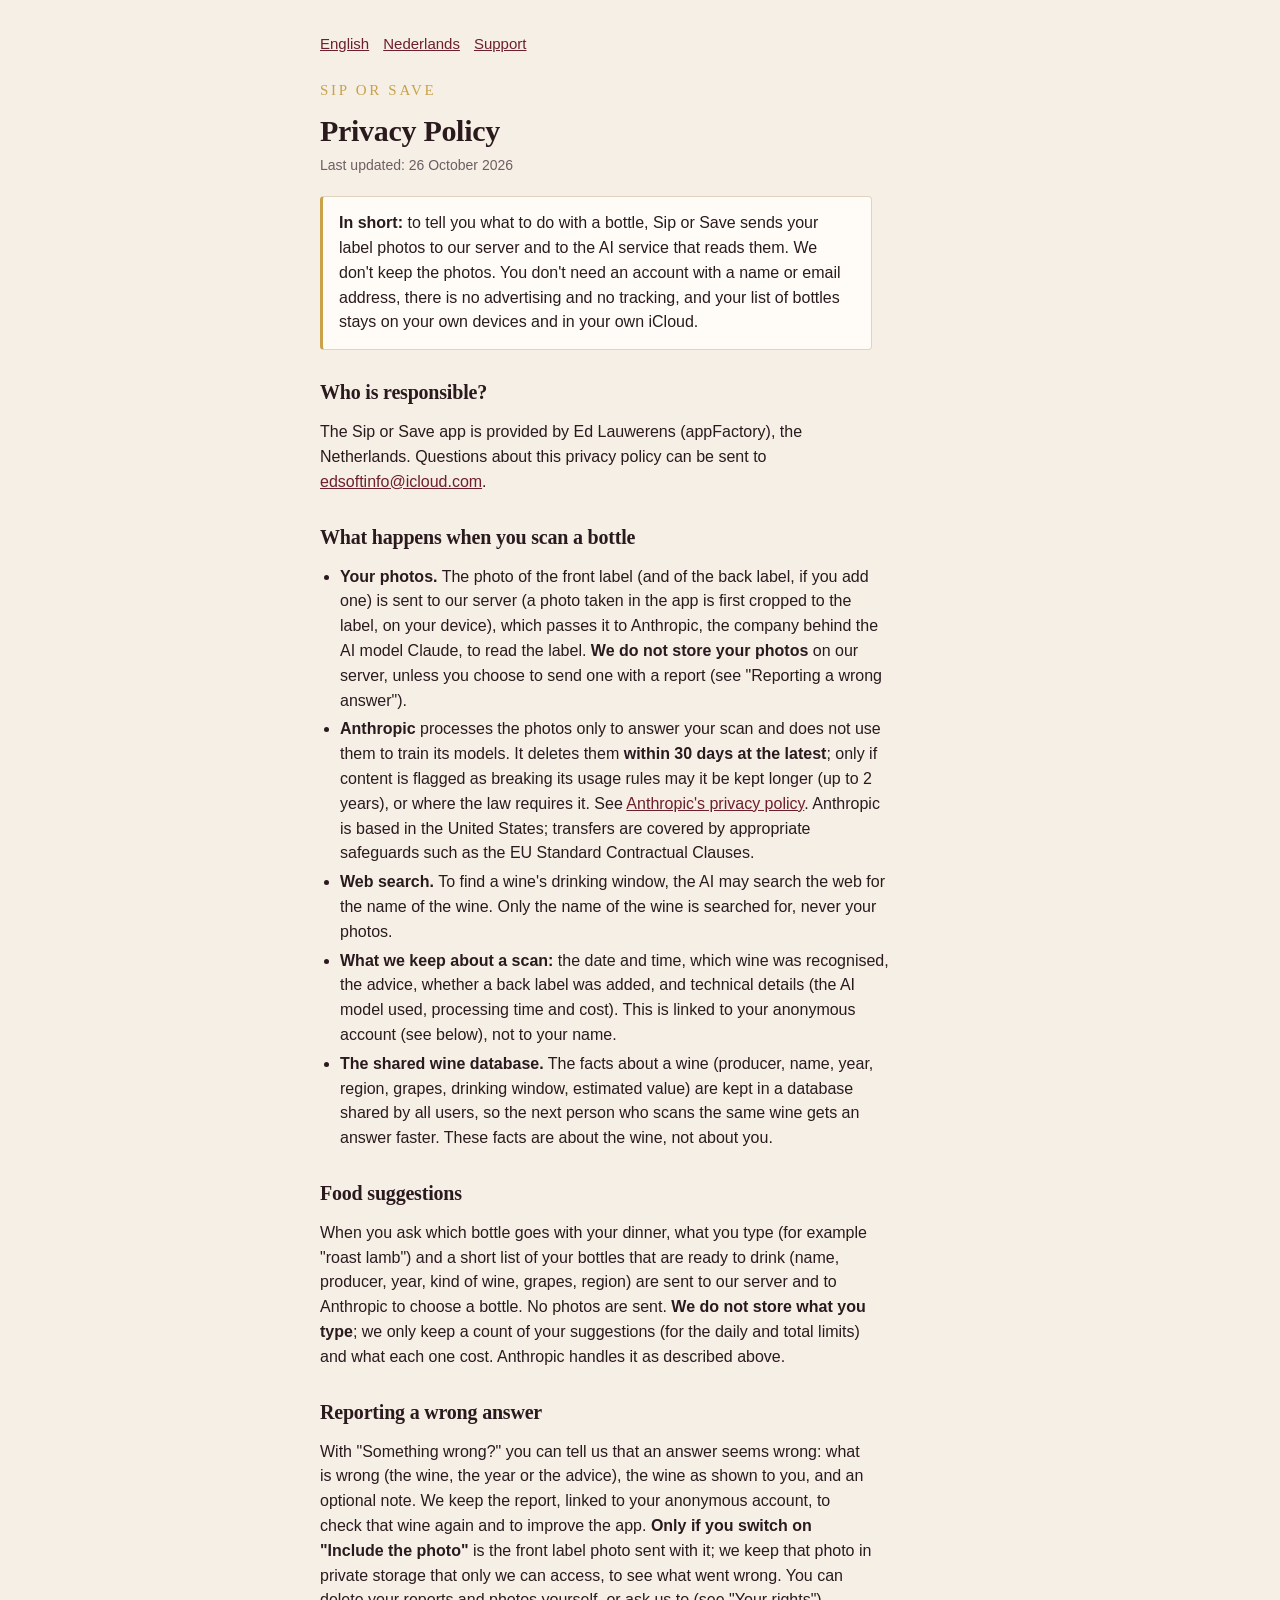
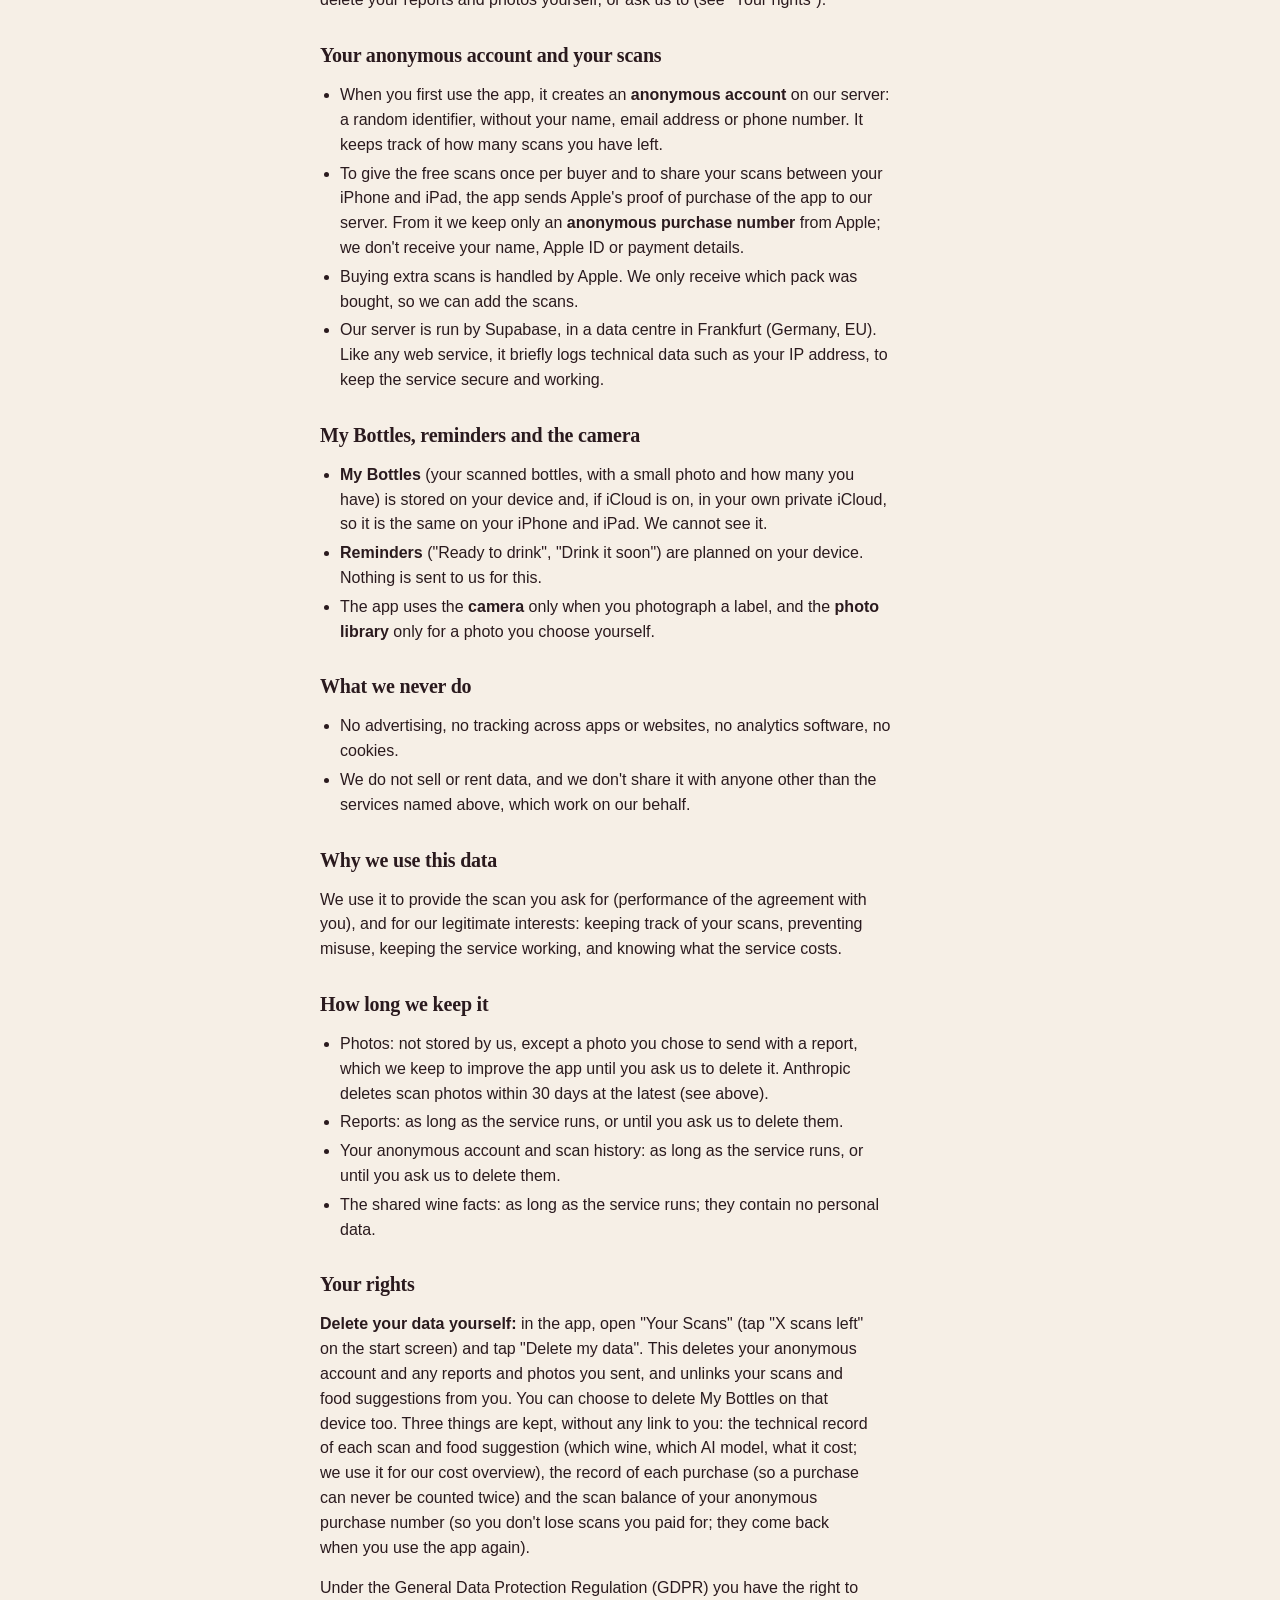
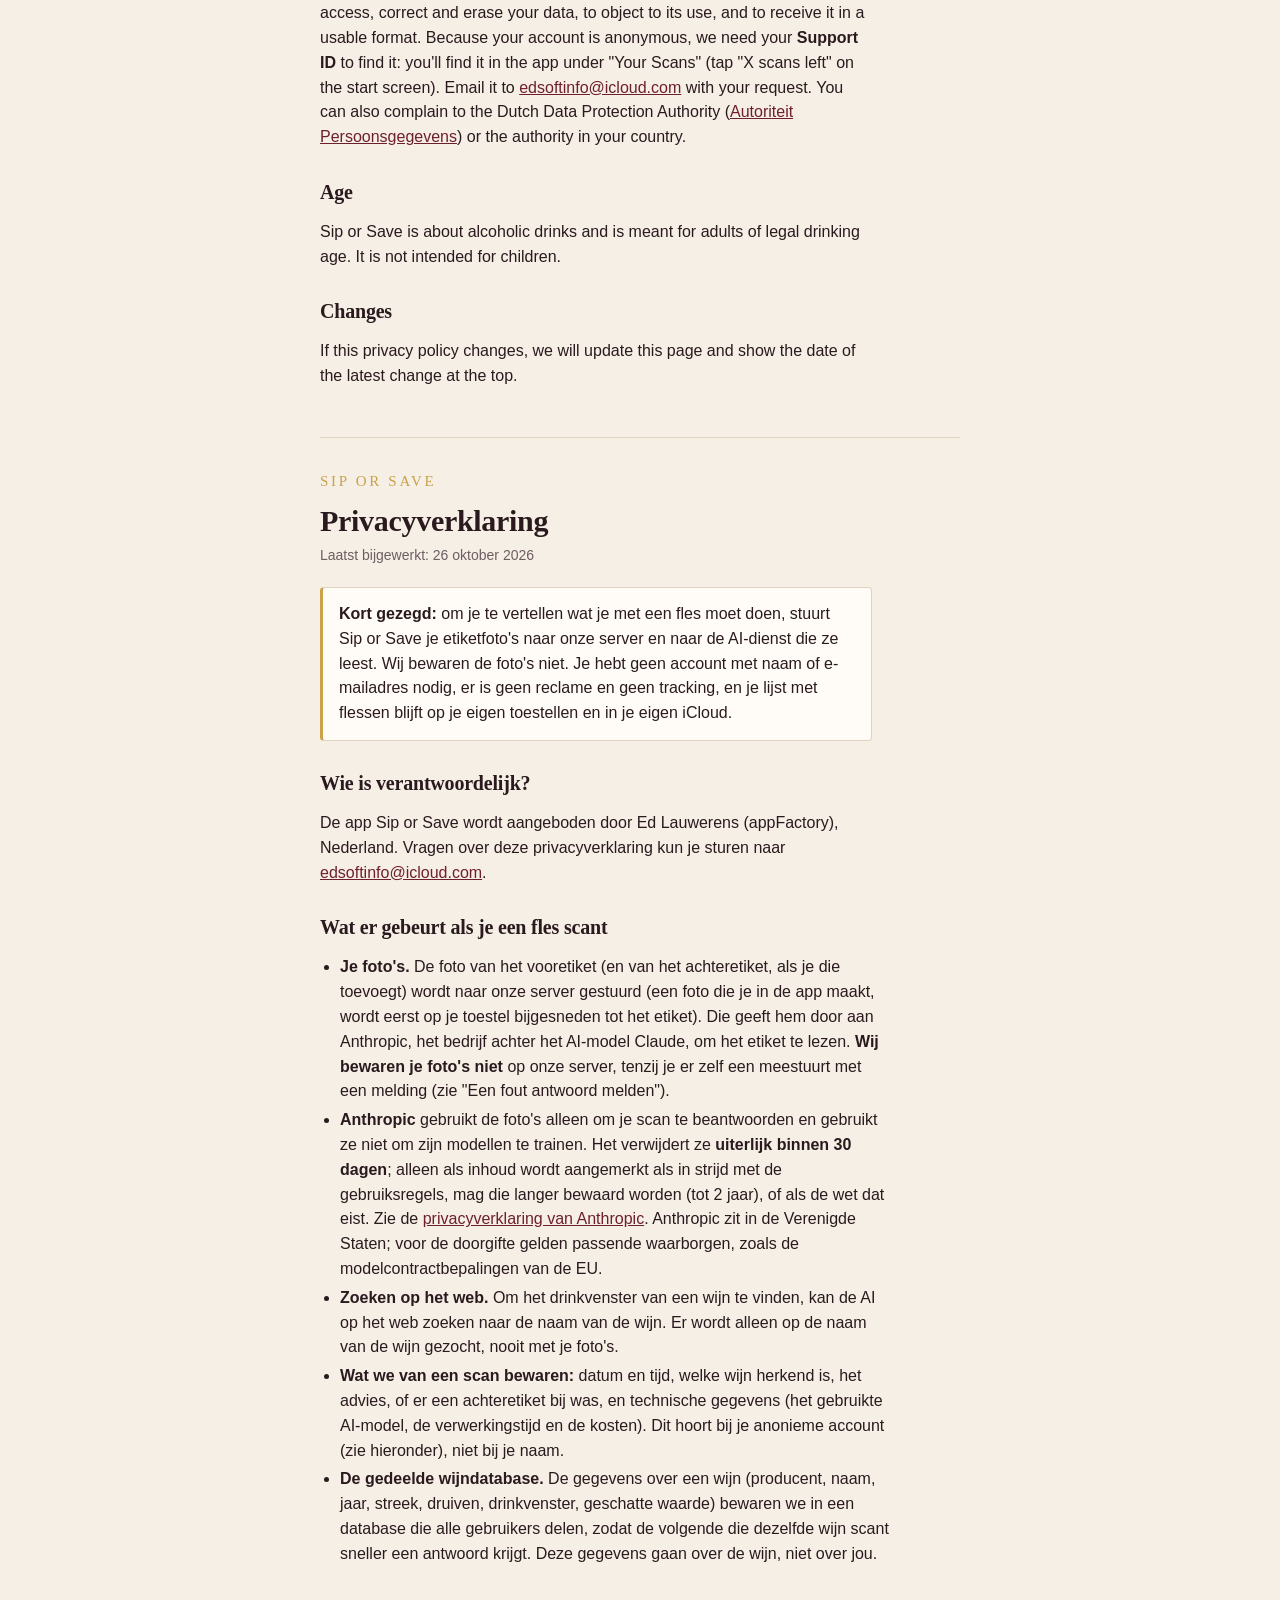
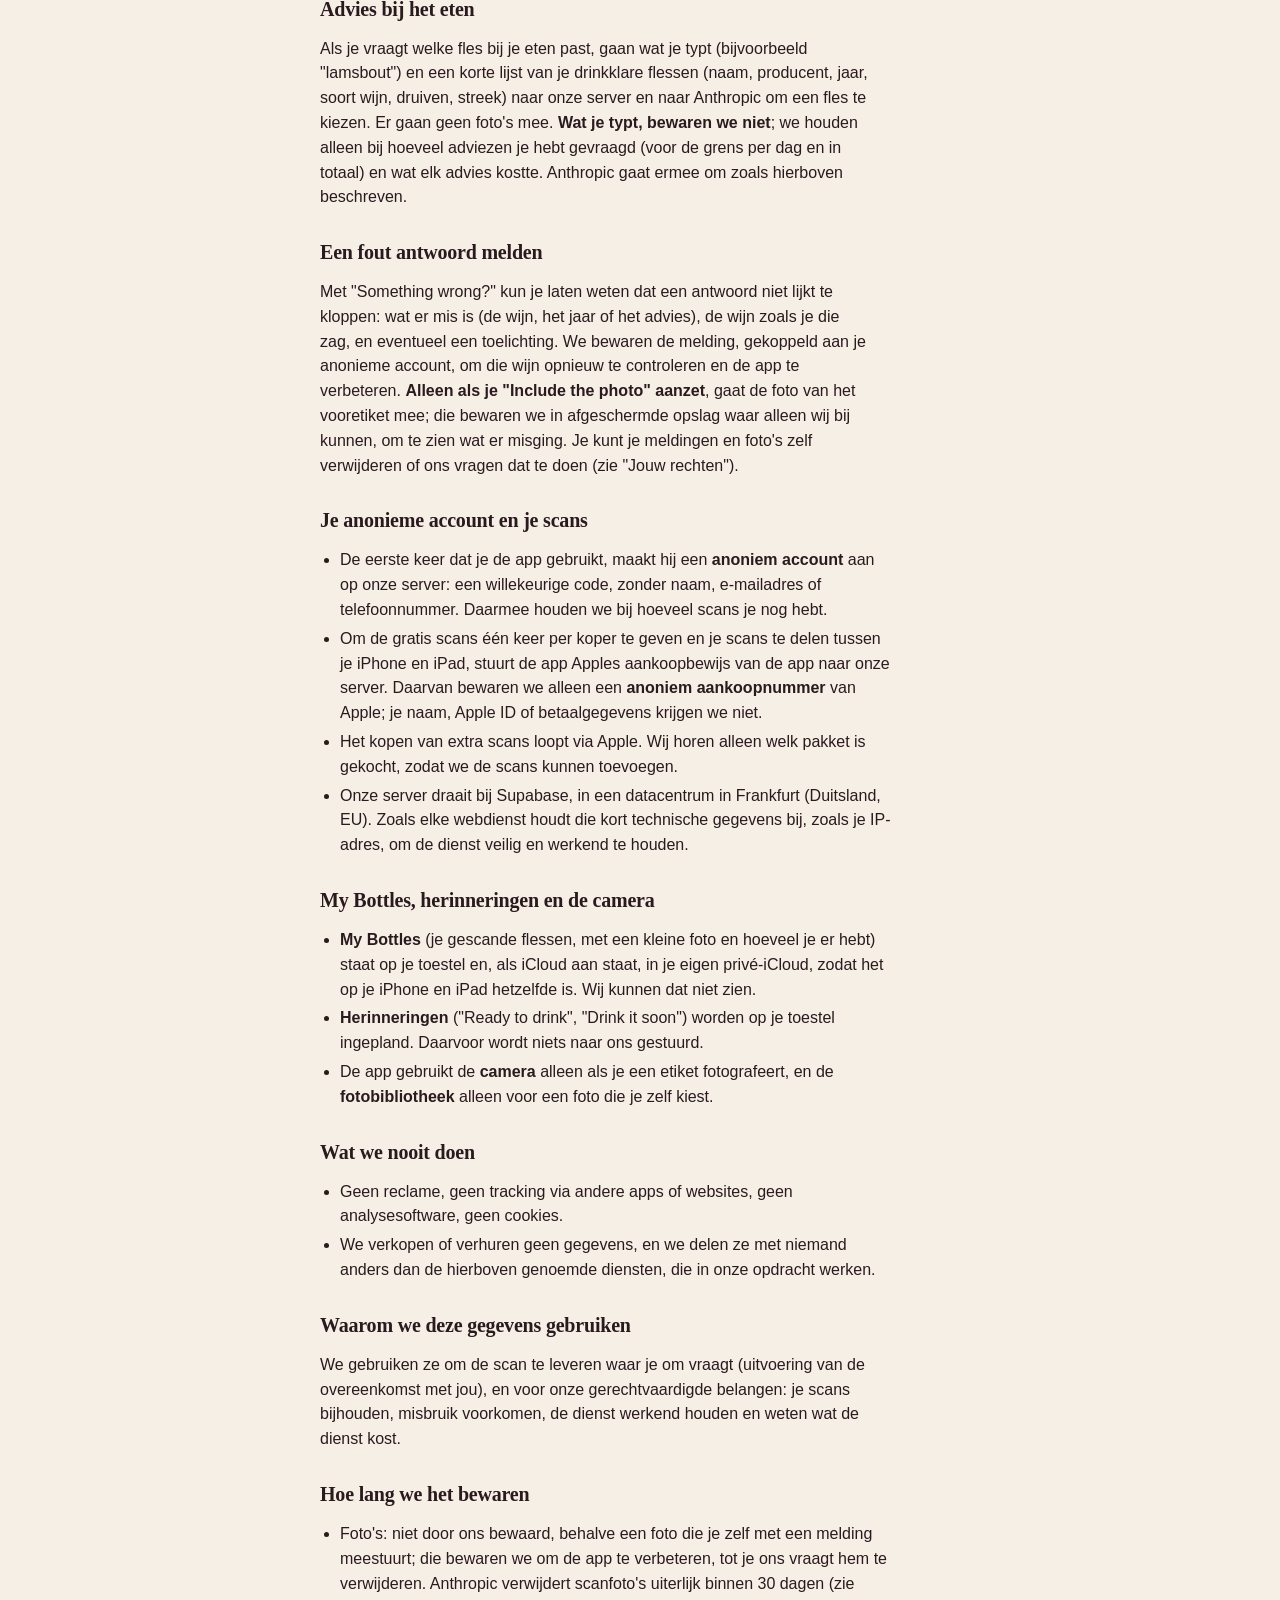
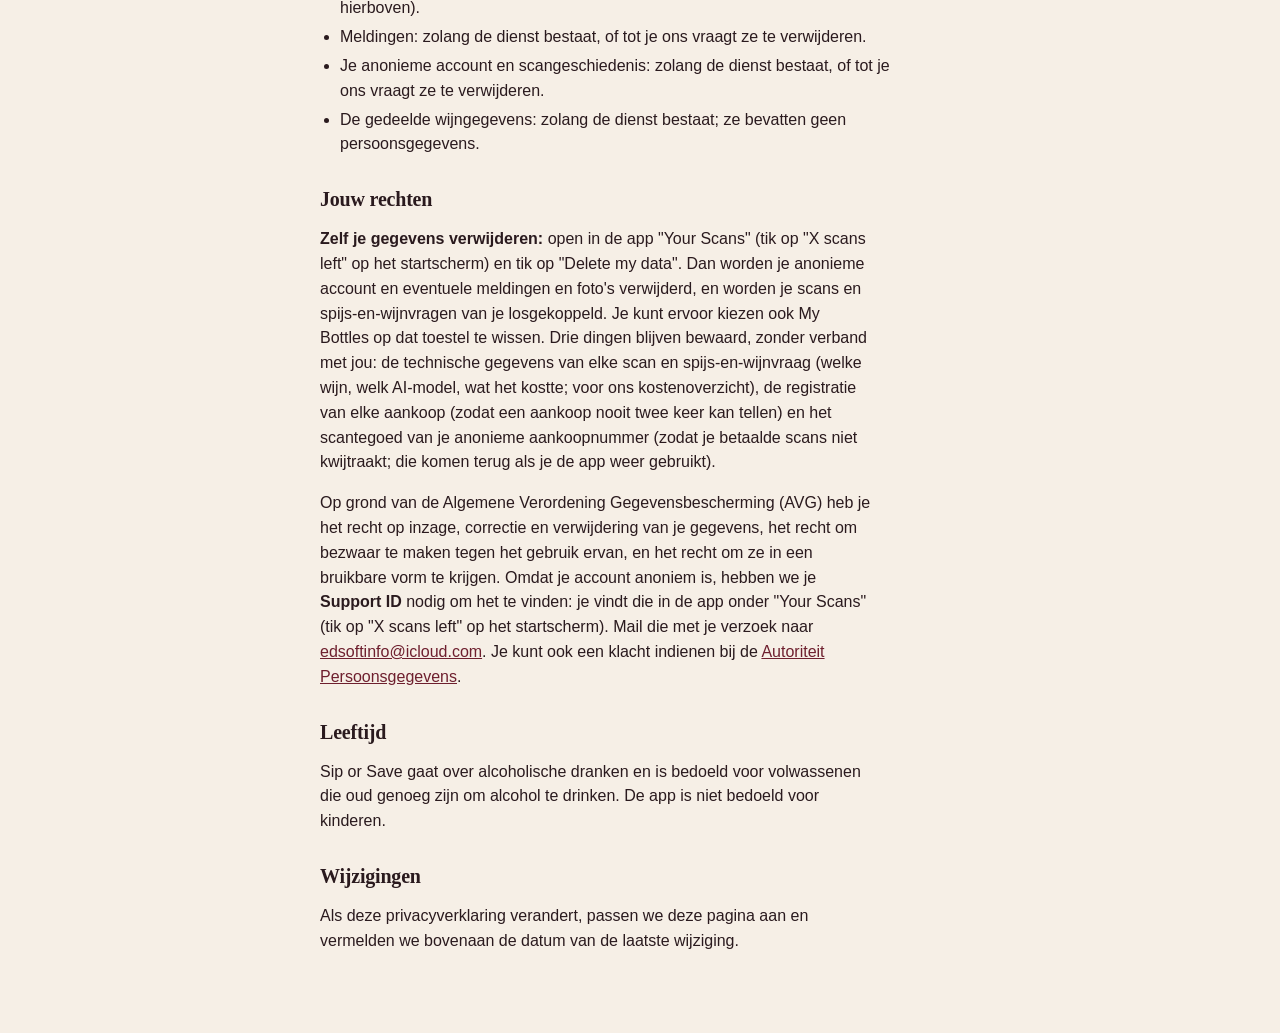
==== commit 31c90469: "Privacy: scans en spijs-en-wijnvragen blijven na Delete my data anoniem bewaard (kosten) Co-Authored" ====
--- a/index.html
+++ b/index.html
@@ -73,7 +73,7 @@
 </ul>
 
 <h2>Your rights</h2>
-<p><strong>Delete your data yourself:</strong> in the app, open "Your Scans" (tap "X scans left" on the start screen) and tap "Delete my data". This deletes your anonymous account, your scan history, your food suggestion log and any reports and photos you sent. You can choose to delete My Bottles on that device too. Two things are kept, without any link to you: the record of each purchase (so a purchase can never be counted twice) and the scan balance of your anonymous purchase number (so you don't lose scans you paid for; they come back when you use the app again).</p>
+<p><strong>Delete your data yourself:</strong> in the app, open "Your Scans" (tap "X scans left" on the start screen) and tap "Delete my data". This deletes your anonymous account and any reports and photos you sent, and unlinks your scans and food suggestions from you. You can choose to delete My Bottles on that device too. Three things are kept, without any link to you: the technical record of each scan and food suggestion (which wine, which AI model, what it cost; we use it for our cost overview), the record of each purchase (so a purchase can never be counted twice) and the scan balance of your anonymous purchase number (so you don't lose scans you paid for; they come back when you use the app again).</p>
 <p>Under the General Data Protection Regulation (GDPR) you have the right to access, correct and erase your data, to object to its use, and to receive it in a usable format. Because your account is anonymous, we need your <strong>Support ID</strong> to find it: you'll find it in the app under "Your Scans" (tap "X scans left" on the start screen). Email it to <a href="mailto:edsoftinfo@icloud.com">edsoftinfo@icloud.com</a> with your request. You can also complain to the Dutch Data Protection Authority (<a href="https://autoriteitpersoonsgegevens.nl">Autoriteit Persoonsgegevens</a>) or the authority in your country.</p>
 
 <h2>Age</h2>
@@ -144,7 +144,7 @@
 </ul>
 
 <h2>Jouw rechten</h2>
-<p><strong>Zelf je gegevens verwijderen:</strong> open in de app "Your Scans" (tik op "X scans left" op het startscherm) en tik op "Delete my data". Dan worden je anonieme account, je scangeschiedenis, het logboek van je spijs-en-wijnvragen en eventuele meldingen en foto's verwijderd. Je kunt ervoor kiezen ook My Bottles op dat toestel te wissen. Twee dingen blijven bewaard, zonder verband met jou: de registratie van elke aankoop (zodat een aankoop nooit twee keer kan tellen) en het scantegoed van je anonieme aankoopnummer (zodat je betaalde scans niet kwijtraakt; die komen terug als je de app weer gebruikt).</p>
+<p><strong>Zelf je gegevens verwijderen:</strong> open in de app "Your Scans" (tik op "X scans left" op het startscherm) en tik op "Delete my data". Dan worden je anonieme account en eventuele meldingen en foto's verwijderd, en worden je scans en spijs-en-wijnvragen van je losgekoppeld. Je kunt ervoor kiezen ook My Bottles op dat toestel te wissen. Drie dingen blijven bewaard, zonder verband met jou: de technische gegevens van elke scan en spijs-en-wijnvraag (welke wijn, welk AI-model, wat het kostte; voor ons kostenoverzicht), de registratie van elke aankoop (zodat een aankoop nooit twee keer kan tellen) en het scantegoed van je anonieme aankoopnummer (zodat je betaalde scans niet kwijtraakt; die komen terug als je de app weer gebruikt).</p>
 <p>Op grond van de Algemene Verordening Gegevensbescherming (AVG) heb je het recht op inzage, correctie en verwijdering van je gegevens, het recht om bezwaar te maken tegen het gebruik ervan, en het recht om ze in een bruikbare vorm te krijgen. Omdat je account anoniem is, hebben we je <strong>Support ID</strong> nodig om het te vinden: je vindt die in de app onder "Your Scans" (tik op "X scans left" op het startscherm). Mail die met je verzoek naar <a href="mailto:edsoftinfo@icloud.com">edsoftinfo@icloud.com</a>. Je kunt ook een klacht indienen bij de <a href="https://autoriteitpersoonsgegevens.nl">Autoriteit Persoonsgegevens</a>.</p>
 
 <h2>Leeftijd</h2>
